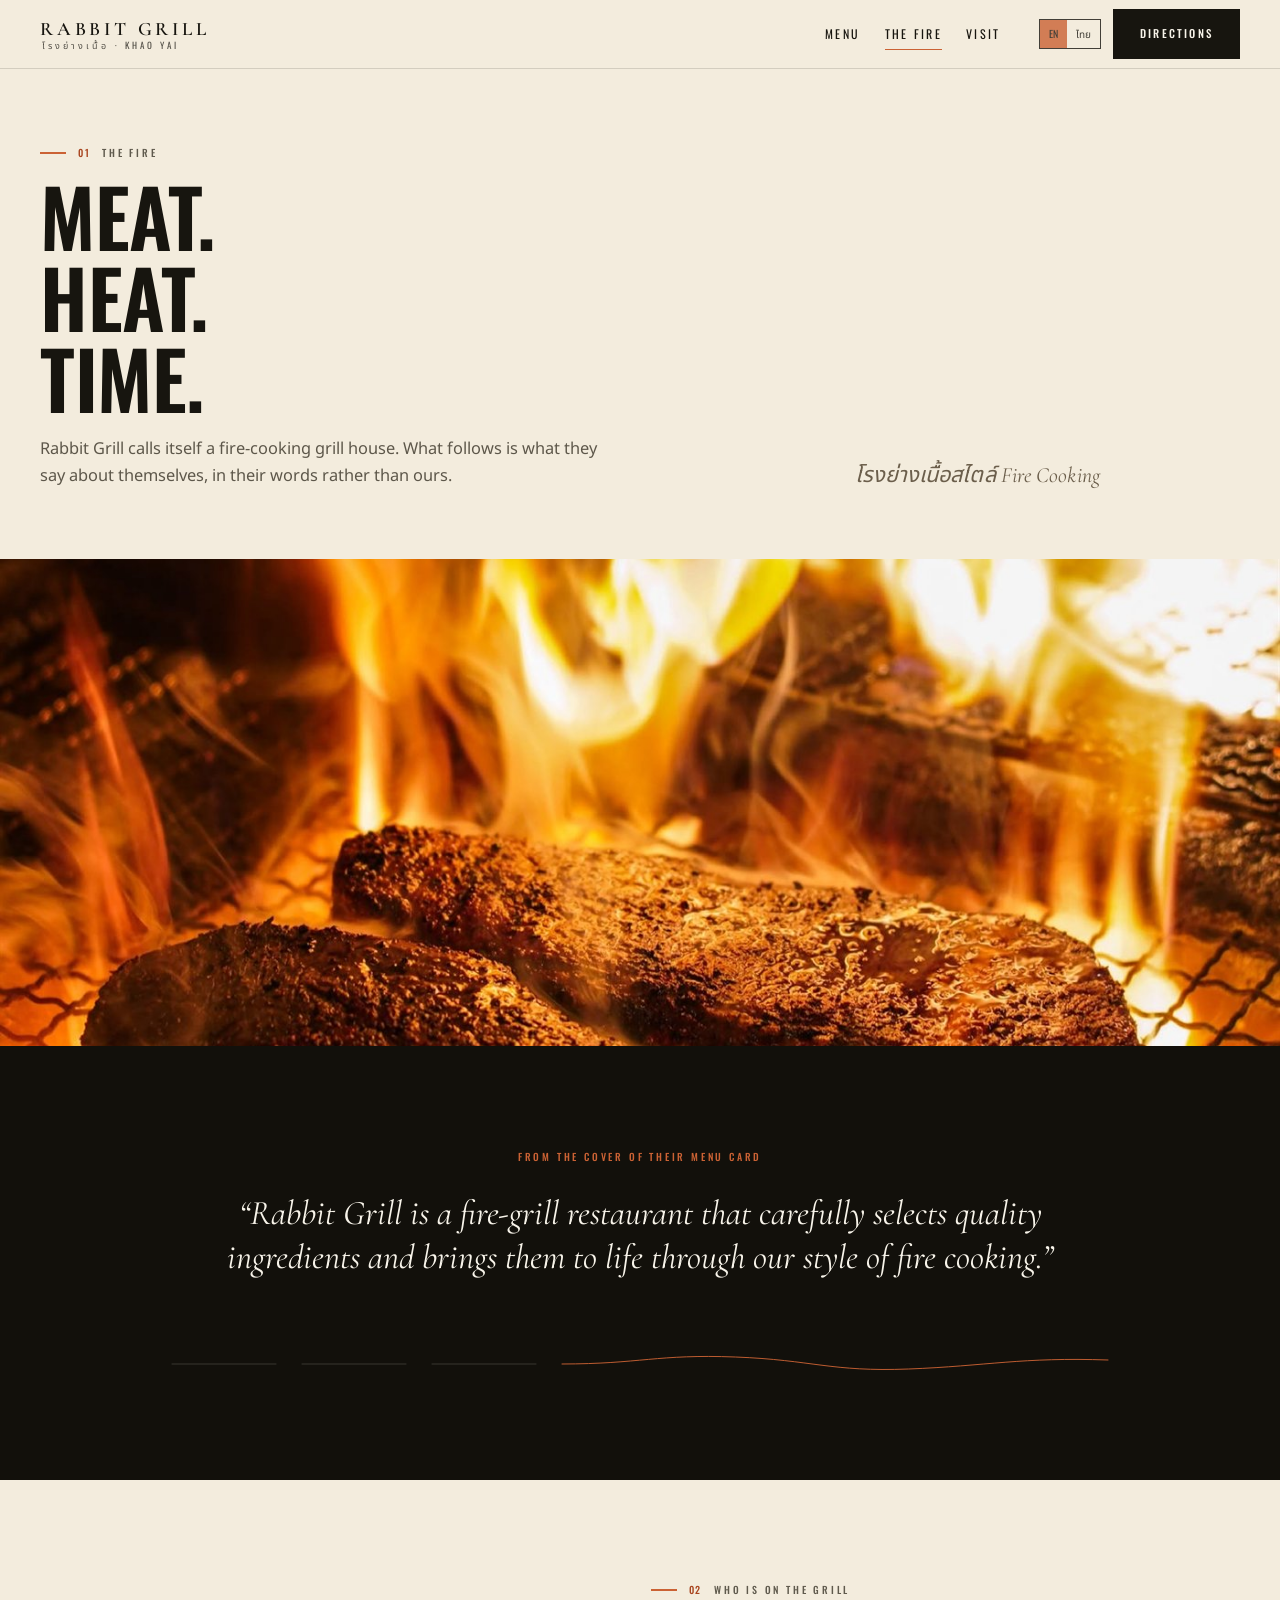
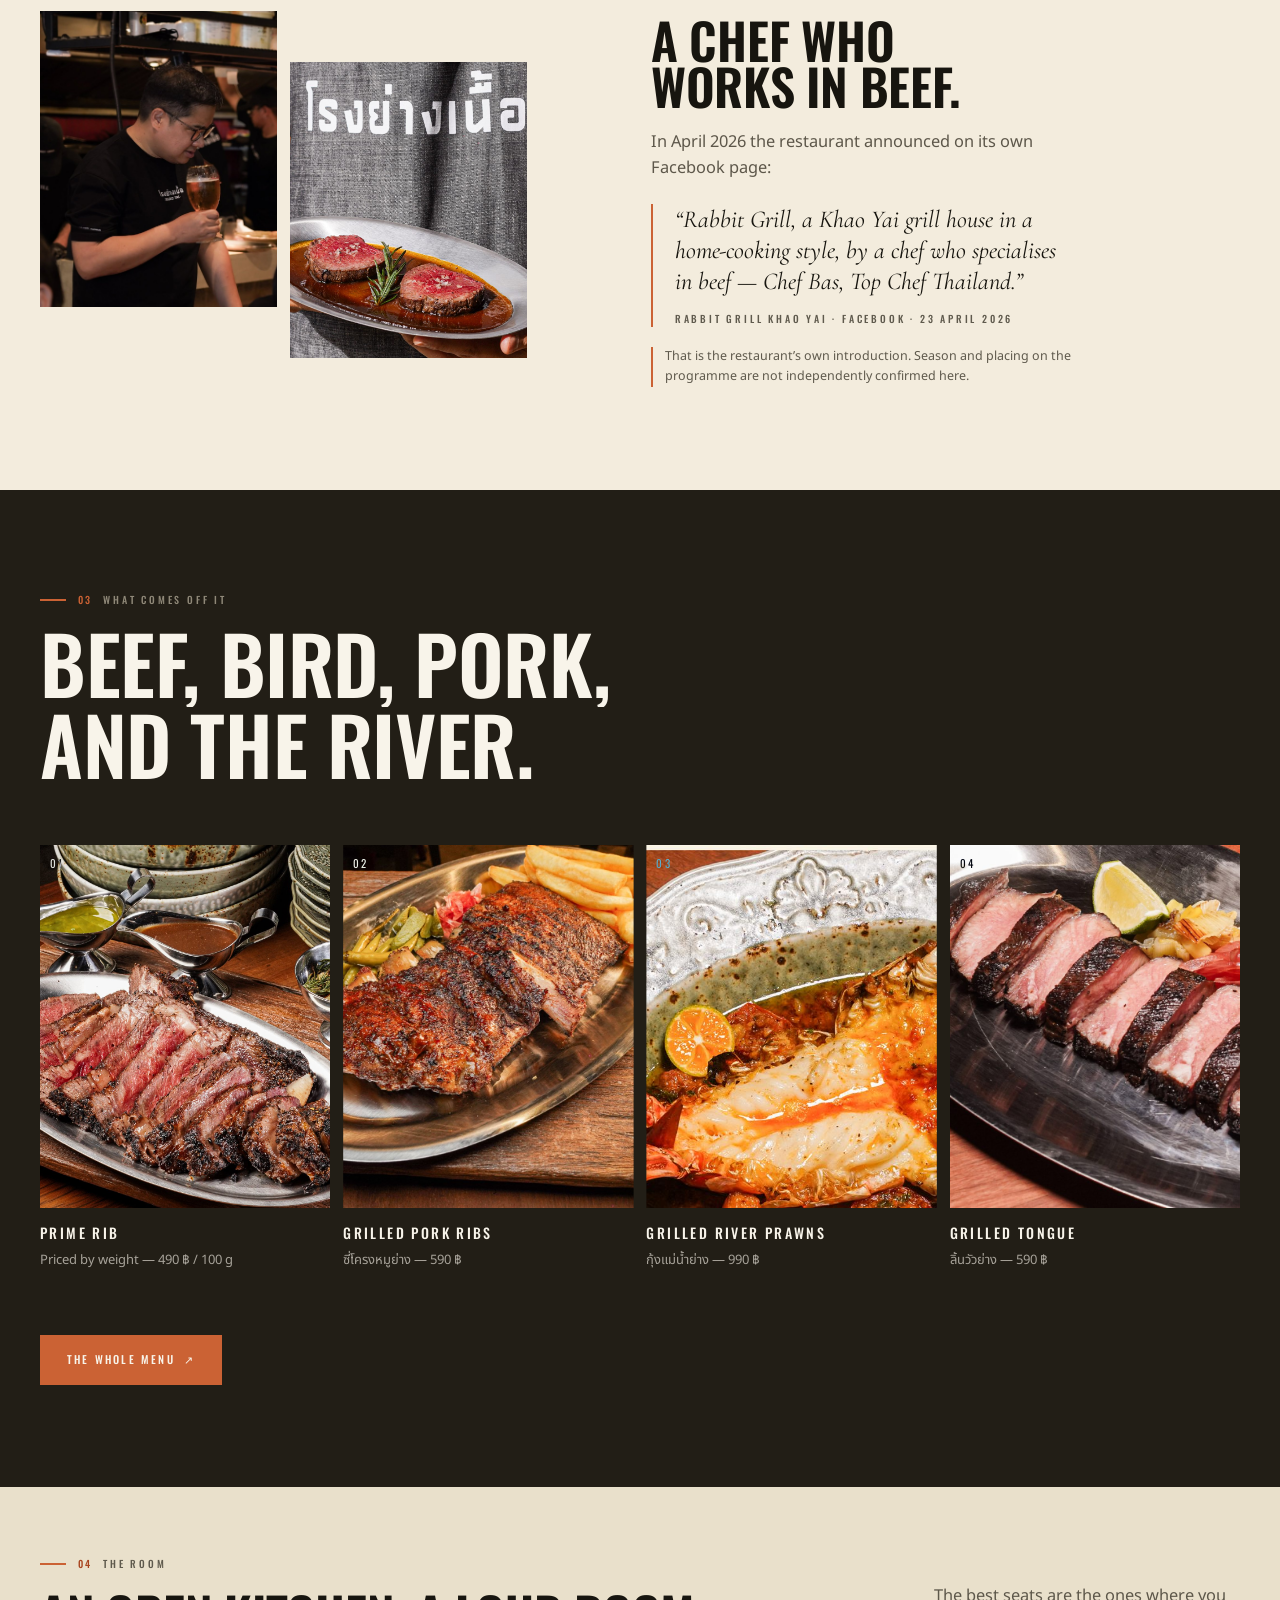
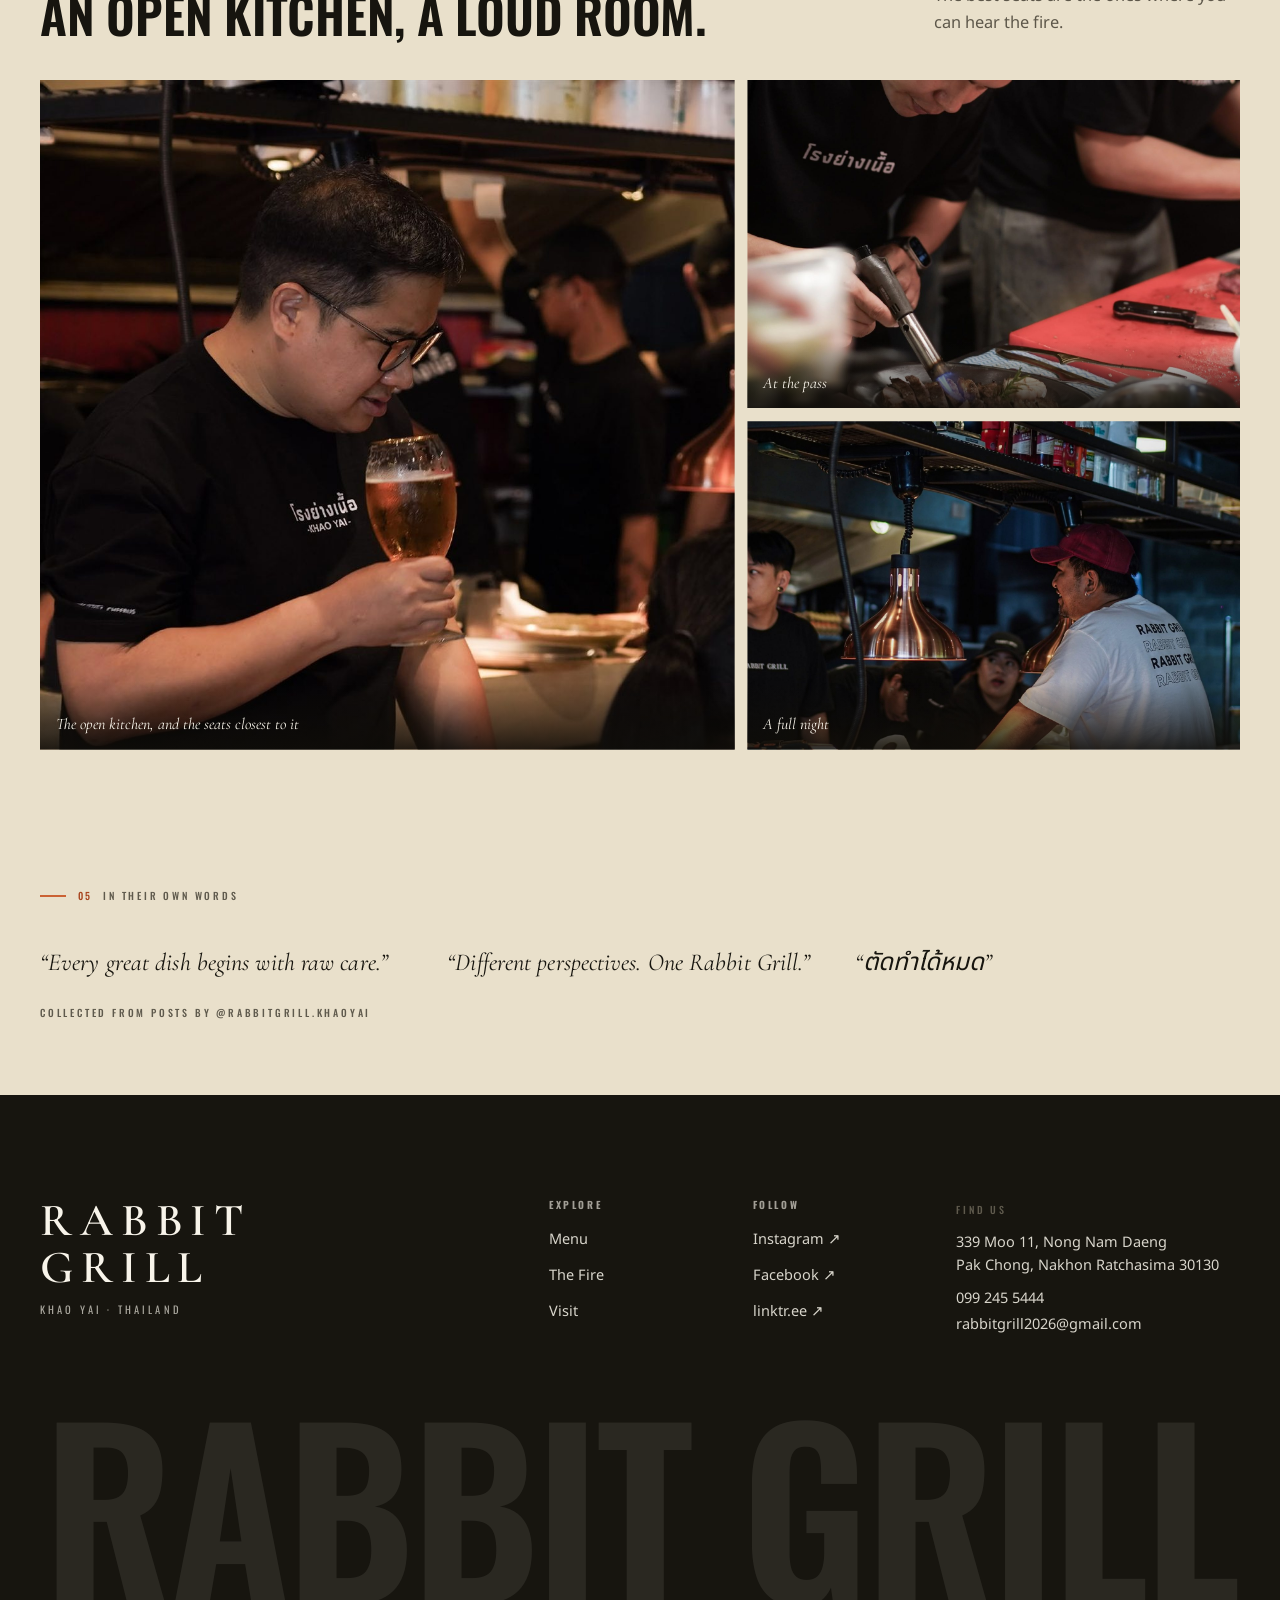
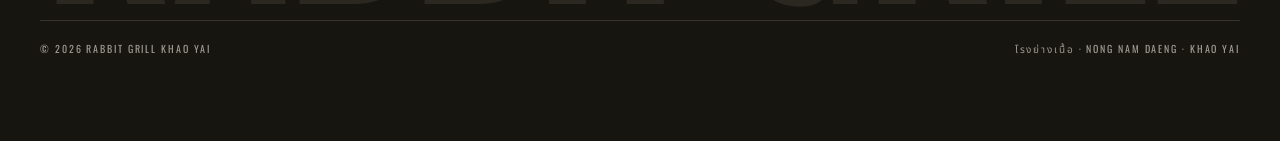
==== fire.html @ f985264d "Rabbit Grill Khao Yai website Static bilingual site for the fire-grill restaurant in Nong Nam Daeng," ====
<!DOCTYPE html>
<html lang="en">
<head>
<meta charset="utf-8">
<meta name="viewport" content="width=device-width, initial-scale=1, viewport-fit=cover">
<title>The Fire — Rabbit Grill Khao Yai | Fire cooking in Nong Nam Daeng</title>
<meta name="description" content="How Rabbit Grill Khao Yai describes itself: a fire-grill house that selects good meat and cooks it carefully over fire, run by a chef the restaurant introduces as a beef specialist.">
<link rel="canonical" href="https://rabbitgrillkhaoyai.com/fire.html">

<meta property="og:type" content="website">
<meta property="og:site_name" content="Rabbit Grill Khao Yai">
<meta property="og:title" content="The Fire — Rabbit Grill Khao Yai">
<meta property="og:description" content="Fire cooking, in their own words.">
<meta property="og:image" content="https://rabbitgrillkhaoyai.com/img/apron-portrait.jpg">
<meta name="twitter:card" content="summary_large_image">
<meta name="theme-color" content="#17150F">

<link rel="icon" href="img/favicon.svg" type="image/svg+xml">
<link rel="preconnect" href="https://fonts.googleapis.com">
<link rel="preconnect" href="https://fonts.gstatic.com" crossorigin>
<link href="https://fonts.googleapis.com/css2?family=Cormorant+Garamond:ital,wght@0,600;1,400;1,600&family=Oswald:wght@400;500;600&family=Noto+Sans+Thai:wght@400;500;700&display=swap" rel="stylesheet">
<link rel="stylesheet" href="css/base.css">
<link rel="stylesheet" href="css/site.css">
</head>

<body class="has-bar" data-nav="solid">
<a class="skip" href="#main" data-th="ข้ามไปยังเนื้อหา">Skip to content</a>

<header class="nav">
  <div class="nav__in">
    <a class="nav__mark" href="index.html" aria-label="Rabbit Grill Khao Yai, home">
      <b>Rabbit Grill</b><i data-th="โรงย่างเนื้อ · เขาใหญ่">โรงย่างเนื้อ · Khao Yai</i>
    </a>
    <nav class="nav__links" aria-label="Main">
      <a href="menu.html" data-th="เมนู">Menu</a>
      <a href="fire.html" aria-current="page" data-th="เตาไฟ">The Fire</a>
      <a href="visit.html" data-th="มาหาเรา">Visit</a>
    </nav>
    <div class="nav__right">
      <div class="lang" role="group" aria-label="Language">
        <button type="button" data-lang-btn="en" aria-pressed="true"><span>EN</span></button>
        <button type="button" data-lang-btn="th" aria-pressed="false"><span>ไทย</span></button>
      </div>
      <a class="btn nav__cta" href="visit.html#directions" data-th="เส้นทาง">Directions</a>
      <button class="burger" type="button" aria-expanded="false" aria-controls="sheet" aria-label="Open menu"><span></span></button>
    </div>
  </div>
</header>

<div class="sheet" id="sheet" aria-hidden="true">
  <div class="sheet__top"><button class="sheet__x" type="button" aria-label="Close menu">&times;</button></div>
  <nav class="sheet__nav" aria-label="Mobile">
    <a href="menu.html"><span data-th="เมนู">Menu</span><em>01</em></a>
    <a href="fire.html"><span data-th="เตาไฟ">The Fire</span><em>02</em></a>
    <a href="visit.html"><span data-th="มาหาเรา">Visit</span><em>03</em></a>
    <a href="visit.html#directions"><span data-th="เส้นทาง">Directions</span><em>↗</em></a>
  </nav>
  <div class="sheet__foot">
    <div class="sheet__soc">
      <a href="https://www.instagram.com/rabbitgrill.khaoyai/" target="_blank" rel="noopener">Instagram ↗</a>
      <a href="https://www.facebook.com/p/Rabbit-Grill-Khao-Yai-61572023661554/" target="_blank" rel="noopener">Facebook ↗</a>
    </div>
    <a class="tlink" href="tel:+66992455444">099 245 5444</a>
  </div>
</div>

<main id="main">

<!-- ============ HEAD ============ -->
<section class="band mhead pad-s">
  <div class="wrap">
    <div class="g12" style="align-items:end">
      <div style="grid-column:1 / span 7">
        <p class="shead__eyebrow"><span class="shead__no">01</span> <span data-th="เตาไฟ">The fire</span></p>
        <h1 class="dsp dsp--l lines" data-reveal style="margin-block:14px 22px" data-th="<span><span>เนื้อ</span></span><span><span>ไฟ</span></span><span><span>เวลา</span></span>">
          <span><span>Meat.</span></span>
          <span><span>Heat.</span></span>
          <span><span>Time.</span></span>
        </h1>
        <p class="lede lede--wide" data-reveal data-th="Rabbit Grill เรียกตัวเองว่า “โรงย่างเนื้อสไตล์ Fire Cooking” ต่อจากนี้คือคำที่ร้านเล่าถึงตัวเอง คำของร้าน ไม่ใช่ของเรา">
          Rabbit Grill calls itself a fire-cooking grill house. What follows is what they say about themselves, in their words rather than ours.
        </p>
      </div>
      <p class="hand" style="grid-column:9 / span 4;font-size:clamp(18px,1.7vw,24px);color:var(--taupe)" data-reveal>
        โรงย่างเนื้อสไตล์ Fire Cooking
      </p>
    </div>
  </div>
</section>

<!-- ============ THE ROOM BAND ============ -->
<figure class="bleed" data-reveal="mask" style="margin:0">
  <div class="media media--live">
    <img src="img/fire-hearth.jpg" width="1400" height="1579" loading="lazy" alt="Cuts of beef laid across the grate with flames climbing through the bars.">
  </div>
</figure>

<!-- ============ THEIR STATEMENT ============ -->
<section class="band pad on-fire" style="--bg:#12100B">
  <div class="wrap wrap-narrow" style="text-align:center">
    <p class="tag tag--accent" data-reveal style="justify-content:center;display:flex" data-th="จากหน้าปกเมนูของร้าน">From the cover of their menu card</p>
    <blockquote data-reveal style="margin-top:26px">
      <p class="serif-quote" data-th="“โรงย่างเนื้อแห่งเขาใหญ่ ที่ยึดความคลาสสิกของการย่างแบบดั้งเดิม คัดเฉพาะเนื้อคุณภาพดี ถูกย่างด้วยไฟอย่างพิถีพิถัน”">
        &ldquo;Rabbit Grill is a fire-grill restaurant that carefully selects quality ingredients and brings them to life through our style of fire cooking.&rdquo;
      </p>
    </blockquote>
    <svg class="heatline" viewBox="0 0 1200 26" preserveAspectRatio="none" aria-hidden="true" style="margin-top:clamp(40px,6vw,72px)">
      <line data-draw x1="60" y1="13" x2="180" y2="13"></line>
      <line data-draw x1="210" y1="13" x2="330" y2="13"></line>
      <line data-draw x1="360" y1="13" x2="480" y2="13"></line>
      <path class="hl-live" data-draw d="M510 13 C 600 13, 620 3, 710 6 C 800 9, 820 21, 910 18 C 1000 15, 1040 6, 1140 9"></path>
    </svg>
  </div>
</section>

<!-- ============ THE CHEF ============ -->
<section class="band pad">
  <div class="wrap">
    <div class="g12" style="align-items:center">
      <div style="grid-column:1 / span 5" data-reveal="mask">
        <div class="duo">
          <figure>
            <div class="media media--live"><img src="img/venue-host.jpg" width="1000" height="1246" loading="lazy" alt="A host in a โรงย่างเนื้อ Khao Yai shirt carrying a beer past the open kitchen."></div>
          </figure>
          <figure>
            <div class="media media--live"><img src="img/apron-portrait.jpg" width="1000" height="1071" loading="lazy" alt="A cook in the โรงย่างเนื้อ apron holding out a steel platter of sliced beef."></div>
          </figure>
        </div>
      </div>
      <div style="grid-column:7 / span 5" data-stagger="110">
        <p class="shead__eyebrow"><span class="shead__no">02</span> <span data-th="คนที่คุมเตา">Who is on the grill</span></p>
        <h2 class="dsp dsp--m" data-reveal style="margin-block:14px 20px" data-th="เชฟสายเนื้อ">A chef who works in beef.</h2>
        <p class="lede" data-reveal data-th="เมษายน 2026 ร้านประกาศบนเพจ Facebook ของตัวเองว่า">
          In April 2026 the restaurant announced on its own Facebook page:
        </p>
        <blockquote data-reveal style="margin-top:22px;border-left:2px solid var(--ember);padding-left:22px">
          <p class="serif-quote" style="font-size:clamp(19px,1.9vw,28px)" data-th="“Rabbit Grill โรงย่างเนื้อเขาใหญ่ สไตล์ Home Cooking โดยเชฟผู้เชี่ยวชาญด้านเนื้อ เชฟบัส Top Chef Thailand”">
            &ldquo;Rabbit Grill, a Khao Yai grill house in a home-cooking style, by a chef who specialises in beef — Chef Bas, Top Chef Thailand.&rdquo;
          </p>
          <cite class="tag" style="display:block;margin-top:14px;font-style:normal" data-th="Rabbit Grill Khao Yai · Facebook · 23 เมษายน 2026">Rabbit Grill Khao Yai · Facebook · 23 April 2026</cite>
        </blockquote>
        <p class="visit__flag" style="margin-top:20px" data-reveal data-th="นี่คือคำแนะนำตัวของร้านเอง ส่วนซีซั่นและอันดับในรายการ เรายังไม่ได้ยืนยันจากแหล่งอื่น">
          That is the restaurant&rsquo;s own introduction. Season and placing on the programme are not independently confirmed here.
        </p>
      </div>
    </div>
  </div>
</section>

<!-- ============ WHAT COMES OFF IT ============ -->
<section class="band pad on-fire proc">
  <div class="wrap">
    <p class="shead__eyebrow"><span class="shead__no">03</span> <span data-th="สิ่งที่ออกมาจากเตา">What comes off it</span></p>
    <h2 class="dsp dsp--l lines" data-reveal style="margin-block:14px clamp(32px,5vw,64px)" data-th="<span><span>เนื้อ ไก่ หมู</span></span><span><span>และของจากแม่น้ำ</span></span>">
      <span><span>Beef, bird, pork,</span></span>
      <span><span>and the river.</span></span>
    </h2>

    <div class="proc__strip" data-stagger="90">
      <figure class="proc__step" data-reveal="mask" style="margin:0">
        <em>01</em>
        <div class="media media--live"><img src="img/primerib-full.jpg" width="1200" height="1285" loading="lazy" alt="Sliced prime rib on a steel platter with jus and chimichurri."></div>
        <h3>Prime Rib</h3>
        <p data-th="คิดราคาตามน้ำหนัก 490 บาท / 100 กรัม">Priced by weight — 490 ฿ / 100 g</p>
      </figure>
      <figure class="proc__step" data-reveal="mask" style="margin:0">
        <em>02</em>
        <div class="media media--live"><img src="img/pork-ribs.jpg" width="900" height="1073" loading="lazy" alt="Grilled pork ribs with fries and pickles on a steel platter."></div>
        <h3>Grilled Pork Ribs</h3>
        <p data-th="ซี่โครงหมูย่าง 590 บาท">ซี่โครงหมูย่าง — 590 ฿</p>
      </figure>
      <figure class="proc__step" data-reveal="mask" style="margin:0">
        <em>03</em>
        <div class="media media--live"><img src="img/river-prawns.jpg" width="1200" height="985" loading="lazy" alt="Grilled river prawns split open with chilli butter and calamansi."></div>
        <h3>Grilled River Prawns</h3>
        <p data-th="กุ้งแม่น้ำย่าง 990 บาท">กุ้งแม่น้ำย่าง — 990 ฿</p>
      </figure>
      <figure class="proc__step" data-reveal="mask" style="margin:0">
        <em>04</em>
        <div class="media media--live"><img src="img/grilled-tongue.jpg" width="1200" height="907" loading="lazy" alt="Sliced grilled beef tongue with pickled onion and wasabi."></div>
        <h3>Grilled Tongue</h3>
        <p data-th="ลิ้นวัวย่าง 590 บาท">ลิ้นวัวย่าง — 590 ฿</p>
      </figure>
    </div>

    <p style="margin-top:clamp(36px,5vw,64px)" data-reveal>
      <a class="btn btn--ember" href="menu.html"><span data-th="ดูเมนูทั้งหมด">The whole menu</span> <span class="arw" aria-hidden="true">↗</span></a>
    </p>
  </div>
</section>

<!-- ============ THE ROOM ============ -->
<section class="band pad-s" style="--bg:var(--paper-2)">
  <div class="wrap">
    <div class="soc__head">
      <div>
        <p class="shead__eyebrow"><span class="shead__no">04</span> <span data-th="ห้องอาหาร">The room</span></p>
        <h2 class="dsp dsp--m" data-reveal style="margin-top:12px" data-th="ครัวเปิด เสียงเต็มร้าน">An open kitchen, a loud room.</h2>
      </div>
      <p class="lede" data-reveal style="max-width:34ch" data-th="โต๊ะที่ดีที่สุดคือโต๊ะที่ได้ยินเสียงไฟ">The best seats are the ones where you can hear the fire.</p>
    </div>
    <div class="mosaic" data-stagger="90">
      <figure class="mosaic__a" data-reveal="mask">
        <div class="media media--live"><img src="img/venue-counter.jpg" width="1600" height="1062" loading="lazy" alt="Guests at the counter with the open kitchen behind them."></div>
        <figcaption data-th="ครัวเปิด กับโต๊ะที่นั่งชิดที่สุด">The open kitchen, and the seats closest to it</figcaption>
      </figure>
      <figure class="mosaic__b" data-reveal="mask">
        <div class="media media--live"><img src="img/venue-chef.jpg" width="1600" height="991" loading="lazy" alt="A cook finishing a dish at the pass."></div>
        <figcaption data-th="ที่หน้าเตา">At the pass</figcaption>
      </figure>
      <figure class="mosaic__c" data-reveal="mask">
        <div class="media media--live"><img src="img/venue-pass.jpg" width="1600" height="1094" loading="lazy" alt="Staff working under copper heat lamps on a busy night."></div>
        <figcaption data-th="คืนที่ร้านแน่น">A full night</figcaption>
      </figure>
    </div>
  </div>
</section>

<!-- ============ THEIR WORDS ============ -->
<section class="band pad-s" style="--bg:var(--paper-2)">
  <div class="wrap">
    <p class="shead__eyebrow"><span class="shead__no">05</span> <span data-th="คำของร้านเอง">In their own words</span></p>
    <div class="g12" style="margin-top:clamp(24px,3.4vw,44px)">
      <blockquote style="grid-column:1 / span 4" data-reveal>
        <p class="hand" style="font-size:clamp(20px,1.9vw,27px)" data-th="“ทุกจานที่ดีเริ่มจากการดูแลตั้งแต่ยังดิบ”">&ldquo;Every great dish begins with raw care.&rdquo;</p>
      </blockquote>
      <blockquote style="grid-column:5 / span 4" data-reveal>
        <p class="hand" style="font-size:clamp(20px,1.9vw,27px)" data-th="“มุมมองต่างกัน แต่ Rabbit Grill เดียวกัน”">&ldquo;Different perspectives. One Rabbit Grill.&rdquo;</p>
      </blockquote>
      <blockquote style="grid-column:9 / span 4" data-reveal>
        <p class="hand" style="font-size:clamp(20px,1.9vw,27px)">&ldquo;ตัดทำได้หมด&rdquo;</p>
      </blockquote>
    </div>
    <p class="tag" style="margin-top:26px" data-reveal data-th="เก็บจากโพสต์ของ @rabbitgrill.khaoyai">Collected from posts by @rabbitgrill.khaoyai</p>
  </div>
</section>

</main>

<footer class="foot">
  <div class="wrap">
    <div class="g12 foot__grid">
      <div class="foot__brand">
        <span class="mark">Rabbit<br>Grill</span>
        <i data-th="เขาใหญ่ · ประเทศไทย">Khao Yai · Thailand</i>
      </div>
      <nav class="foot__col" aria-label="Footer">
        <h4 data-th="ดูเพิ่มเติม">Explore</h4>
        <ul>
          <li><a class="tlink" href="menu.html" data-th="เมนู">Menu</a></li>
          <li><a class="tlink" href="fire.html" data-th="เตาไฟ">The Fire</a></li>
          <li><a class="tlink" href="visit.html" data-th="มาหาเรา">Visit</a></li>
        </ul>
      </nav>
      <div class="foot__col">
        <h4 data-th="ติดตาม">Follow</h4>
        <ul>
          <li><a class="tlink" href="https://www.instagram.com/rabbitgrill.khaoyai/" target="_blank" rel="noopener">Instagram ↗</a></li>
          <li><a class="tlink" href="https://www.facebook.com/p/Rabbit-Grill-Khao-Yai-61572023661554/" target="_blank" rel="noopener">Facebook ↗</a></li>
          <li><a class="tlink" href="https://linktr.ee/rabbitgrill" target="_blank" rel="noopener">linktr.ee ↗</a></li>
        </ul>
      </div>
      <div class="foot__addr">
        <h4 class="tag" style="margin-bottom:14px" data-th="มาหาเรา">Find us</h4>
        <p data-th="339 หมู่ 11 ตำบลหนองน้ำแดง<br>อำเภอปากช่อง จังหวัดนครราชสีมา 30130">339 Moo 11, Nong Nam Daeng<br>Pak Chong, Nakhon Ratchasima 30130</p>
        <p style="margin-top:10px">
          <a class="tlink" href="tel:+66992455444">099 245 5444</a><br>
          <a class="tlink" href="mailto:rabbitgrill2026@gmail.com">rabbitgrill2026@gmail.com</a>
        </p>
      </div>
    </div>
    <p class="foot__wordmark" aria-hidden="true">Rabbit Grill</p>
    <div class="foot__base">
      <span>&copy; <span data-year>2026</span> Rabbit Grill Khao Yai</span>
      <span data-th="โรงย่างเนื้อ · หนองน้ำแดง · เขาใหญ่">โรงย่างเนื้อ · Nong Nam Daeng · Khao Yai</span>
    </div>
  </div>
</footer>

<nav class="bar" aria-label="Quick actions">
  <a href="menu.html">
    <svg viewBox="0 0 24 24" fill="none" stroke="currentColor" stroke-width="1.5" aria-hidden="true"><path d="M4 4h16v16H4z"/><path d="M8 9h8M8 13h5"/></svg>
    <span data-th="เมนู">Menu</span>
  </a>
  <a href="visit.html#directions" data-primary>
    <svg viewBox="0 0 24 24" fill="none" stroke="currentColor" stroke-width="1.5" aria-hidden="true"><path d="M12 21s7-6.2 7-11a7 7 0 1 0-14 0c0 4.8 7 11 7 11z"/><circle cx="12" cy="10" r="2.5"/></svg>
    <span data-th="เส้นทาง">Directions</span>
  </a>
  <a href="tel:+66992455444">
    <svg viewBox="0 0 24 24" fill="none" stroke="currentColor" stroke-width="1.5" aria-hidden="true"><path d="M5 4h4l2 5-2.5 1.5a11 11 0 0 0 5 5L15 13l5 2v4a1 1 0 0 1-1 1A16 16 0 0 1 4 5a1 1 0 0 1 1-1z"/></svg>
    <span data-th="โทร">Call</span>
  </a>
</nav>

<script src="js/shot.js"></script>
<script src="js/app.js" defer></script>
</body>
</html>
---- css/base.css ----
/* ============================================================
   RABBIT GRILL KHAO YAI — foundation
   Palette + type are read off the restaurant own printed menu:
   cream paper, forest-green wordmark, oxblood variant, taupe
   category chips, and full-bleed dark food photography.
   The whole site is built the way that menu is built —
   cream bands interrupted by fire.
   ============================================================ */

/* ---------- tokens ---------- */
:root {
  /* paper side */
  --paper:      #F3ECDD;
  --paper-2:    #E9E0CB;
  --bone:       #F8F4EA;

  /* fire side */
  --ink:        #17150F;
  --ink-2:      #221E16;
  --ink-3:      #2E2921;

  /* brand */
  --forest:     #1E4230;
  --forest-2:   #2C5A40;
  --oxblood:    #6E1621;
  --taupe:      #6B5E4B;
  --ember:      #CB6234;   /* AA against ink both ways */
  --ember-ink:  #A8441E;   /* the same accent, darkened for small text on paper */
  --steel:      #8E8B82;

  /* semantic — paper context (default) */
  --bg:         var(--paper);
  --fg:         var(--ink);
  --fg-soft:    #5D574A;
  --fg-faint:   #5F5A4D;
  --rule:       rgba(23,21,15,.16);
  --rule-soft:  rgba(23,21,15,.09);
  --accent:     var(--forest);

  /* type */
  /* Three faces, three jobs.
       serif — the identity, because their wordmark is a fine serif
       disp  — the voice, because their drinks menu is set in condensed caps
       sans  — everything you actually read, and all Thai

     Noto Sans Thai sits inside the serif and display stacks on purpose. None of
     the Latin faces carry Thai glyphs — measured, and all three render Thai at
     exactly the generic-fallback width — so without it every Thai headline and
     caption drops to an uncontrolled system font instead of the one face we load.

     There used to be a fourth, a script face standing in for the handwritten
     dish names on the printed menu. It was a family too many, and being
     Latin-only it made that inconsistency worse. The italic serif carries that
     register now. */
  --serif: "Cormorant Garamond", "Noto Sans Thai", Georgia, "Times New Roman", serif;
  --disp:  "Oswald", "Noto Sans Thai", "Arial Narrow", Impact, sans-serif;
  --hand:  var(--serif);
  --sans:  "Noto Sans Thai", "Helvetica Neue", Arial, sans-serif;

  /* metrics */
  --gut: clamp(16px, 3.4vw, 40px);
  --maxw: 1560px;
  --nav-h: 68px;

  /* motion — two speeds: heat is fast, smoke is slow */
  --heat: 200ms cubic-bezier(.2,.7,.3,1);
  --heat-2: 320ms cubic-bezier(.2,.7,.3,1);
  --smoke: 820ms cubic-bezier(.16,.84,.28,1);
  --smoke-2: 1250ms cubic-bezier(.16,.84,.28,1);
}

/* dark context — applied to sections, not the whole doc */
.on-fire {
  --bg:        var(--ink);
  --fg:        var(--bone);
  --fg-soft:   #B9B2A2;
  --fg-faint:  #8F8878;
  --rule:      rgba(248,244,234,.18);
  --rule-soft: rgba(248,244,234,.09);
  --accent:    var(--ember);
}

/* ---------- reset ---------- */
*, *::before, *::after { box-sizing: border-box; }
html { -webkit-text-size-adjust: 100%; scroll-behavior: smooth; overflow-x: clip; }
body {
  margin: 0;
  background: var(--paper);
  color: var(--ink);
  font-family: var(--sans);
  font-size: 16px;
  line-height: 1.6;
  font-weight: 400;
  -webkit-font-smoothing: antialiased;
  text-rendering: optimizeLegibility;
  overflow-x: clip;      /* never overflow-x:hidden on body — it hijacks the scroll container */
}
img, video, canvas, svg { display: block; max-width: 100%; }
img, video { height: auto; }
a { color: inherit; text-decoration: none; }
button { font: inherit; color: inherit; background: none; border: 0; cursor: pointer; }
h1,h2,h3,h4,p,figure,blockquote { margin: 0; }
ul, ol { margin: 0; padding: 0; list-style: none; }
:focus-visible {
  outline: 2px solid var(--ember);
  outline-offset: 3px;
  border-radius: 2px;
}
::selection { background: var(--ember); color: var(--bone); }

.sr {
  position: absolute; width: 1px; height: 1px;
  margin: -1px; padding: 0; overflow: hidden;
  clip: rect(0 0 0 0); clip-path: inset(50%); white-space: nowrap;
}
.skip {
  position: fixed; top: 8px; left: 8px; z-index: 999;
  transform: translateY(-160%);
  background: var(--ink); color: var(--bone);
  padding: 12px 18px; font-family: var(--disp);
  letter-spacing: .14em; text-transform: uppercase; font-size: 12px;
  transition: transform var(--heat);
}
.skip:focus { transform: none; }

/* ---------- layout ---------- */
.wrap { width: 100%; max-width: var(--maxw); margin-inline: auto; padding-inline: var(--gut); }
.wrap-narrow { max-width: 1120px; }

.g12 {
  display: grid;
  grid-template-columns: repeat(12, minmax(0, 1fr));
  column-gap: clamp(12px, 1.7vw, 28px);
  row-gap: clamp(24px, 3vw, 48px);
}

section { position: relative; }
.band { background: var(--bg); color: var(--fg); }
.pad   { padding-block: clamp(60px, 8vw, 132px); }
.pad-s { padding-block: clamp(42px, 5.4vw, 84px); }

/* ---------- typography ---------- */

/* the small technical label — kitchen ticket, section numeral */
.tag {
  font-family: var(--disp);
  font-weight: 500;
  font-size: clamp(10px, .78vw, 12px);
  letter-spacing: .28em;
  text-transform: uppercase;
  color: var(--fg-faint);
  display: inline-flex;
  align-items: center;
  gap: .7em;
}
.tag--accent { color: var(--accent); }
.tag i {
  font-style: normal;
  color: var(--accent);
  font-variant-numeric: tabular-nums;
}

/* the big voice — condensed grotesk, the drinks-menu headings made huge */
.dsp {
  font-family: var(--disp);
  font-weight: 600;
  line-height: .93;
  letter-spacing: -.005em;
  text-transform: uppercase;
  text-wrap: balance;
}
.dsp--xl { font-size: clamp(46px, 9.4vw, 158px); }
.dsp--l  { font-size: clamp(36px, 6.2vw, 104px); }
.dsp--m  { font-size: clamp(28px, 3.9vw, 62px); }
.dsp--s  { font-size: clamp(21px, 2.3vw, 34px); }

/* Thai needs its own size + leading or it collapses against the Latin */
:lang(th) .dsp, .dsp:lang(th) { line-height: 1.14; letter-spacing: 0; font-weight: 700; }
.dsp--xl:lang(th) { font-size: clamp(31px, 6.1vw, 96px); }
.dsp--l:lang(th)  { font-size: clamp(26px, 4.3vw, 68px); }
.dsp--m:lang(th)  { font-size: clamp(21px, 2.9vw, 44px); }
.dsp--s:lang(th)  { font-size: clamp(18px, 1.9vw, 27px); }

/* identity serif — their wordmark */
.mark {
  font-family: var(--serif);
  font-weight: 600;
  letter-spacing: .17em;
  text-transform: uppercase;
  line-height: 1;
}

/* the marginalia register off the menu — dish names, captions, asides.
   Italic so it reads as a different voice from the body without a fourth face. */
.hand {
  font-family: var(--hand);
  font-style: italic;
  font-weight: 400;
  letter-spacing: .004em;
  line-height: 1.3;
}

.lede {
  font-size: clamp(16px, 1.28vw, 20px);
  line-height: 1.62;
  color: var(--fg-soft);
  max-width: 46ch;
}
.lede--wide { max-width: 62ch; }
p + p { margin-top: 1.05em; }

.serif-quote {
  font-family: var(--serif);
  font-size: clamp(22px, 2.7vw, 42px);
  line-height: 1.28;
  font-weight: 400;
  font-style: italic;
  text-wrap: balance;
}

.num {
  font-variant-numeric: tabular-nums;
  font-feature-settings: "tnum" 1;
}

/* ---------- the heat line ----------
   Grill bars on the left that break into drift on the right.
   One recurring device, drawn on scroll. */
.heatline { display: block; width: 100%; height: 26px; overflow: visible; }
.heatline path, .heatline line {
  fill: none;
  stroke: var(--rule);
  stroke-width: 1;
  stroke-linecap: round;
}
.heatline .hl-live { stroke: var(--accent); }
.heatline [data-draw] {
  stroke-dasharray: var(--len, 200);
  stroke-dashoffset: var(--len, 200);
  transition: stroke-dashoffset var(--smoke-2) var(--d, 0ms);
}
/* the observer marks the <svg> itself, so match both that and an ancestor */
.heatline.is-in [data-draw],
.is-in .heatline [data-draw] { stroke-dashoffset: 0; }

/* ---------- rules ---------- */
.rule { height: 1px; background: var(--rule); border: 0; margin: 0; }

/* ---------- buttons ---------- */
.btn {
  --btn-fg: var(--bone);
  --btn-bg: var(--ink);
  position: relative;
  display: inline-flex;
  align-items: center;
  gap: .85em;
  padding: 15px 26px;
  font-family: var(--disp);
  font-weight: 500;
  font-size: clamp(11px, .82vw, 13px);
  letter-spacing: .2em;
  text-transform: uppercase;
  color: var(--btn-fg);
  background: var(--btn-bg);
  border: 1px solid var(--btn-bg);
  overflow: hidden;
  isolation: isolate;
  transition: color var(--heat), border-color var(--heat);
}
/* ember fill sweeps up from the coals */
.btn::before {
  content: "";
  position: absolute; inset: 0;
  background: var(--ember);
  transform: translateY(101%);
  transition: transform var(--heat-2);
  z-index: -1;
}
.btn:hover::before, .btn:focus-visible::before { transform: translateY(0); }
.btn:hover, .btn:focus-visible { border-color: var(--ember); }
.btn .arw { transition: transform var(--heat-2); }
.btn:hover .arw { transform: translate(3px, -3px); }

.btn--ghost {
  --btn-fg: var(--fg);
  --btn-bg: transparent;
  border-color: var(--rule);
}
.btn--ghost:hover, .btn--ghost:focus-visible { color: var(--bone); }

.btn--ember { --btn-bg: var(--ember); border-color: var(--ember); }
.btn--ember::before { background: var(--ink); }
.btn--ember:hover, .btn--ember:focus-visible { border-color: var(--ink); }

.btn--lg { padding: 19px 34px; font-size: clamp(12px, .92vw, 14px); }

/* text link with a drawn underline */
.tlink {
  position: relative;
  display: inline-flex;
  align-items: baseline;
  gap: .5em;
  padding-bottom: 2px;
}
.tlink::after {
  content: "";
  position: absolute; left: 0; right: 0; bottom: 0;
  height: 1px; background: currentColor;
  transform: scaleX(0); transform-origin: right;
  transition: transform var(--heat-2);
}
.tlink:hover::after, .tlink:focus-visible::after { transform: scaleX(1); transform-origin: left; }

/* ---------- reveals ---------- */
[data-reveal] {
  opacity: 0;
  transform: translateY(22px);
  transition: opacity var(--smoke) var(--d, 0ms), transform var(--smoke) var(--d, 0ms);
}
[data-reveal].is-in { opacity: 1; transform: none; }

[data-reveal="mask"] { opacity: 1; transform: none; clip-path: inset(0 0 100% 0); transition: clip-path var(--smoke-2) var(--d, 0ms); }
[data-reveal="mask"].is-in { clip-path: inset(0 0 0 0); }

/* line-by-line headline reveal */
/* the inner span carries padding so tall caps are not clipped by the mask;
   the outer pulls that padding back so the lines still stack tight */
.lines > span { display: block; overflow: hidden; margin-block: -.09em; }
.lines > span > span {
  display: block;
  padding-block: .09em;
  transform: translateY(112%);
  transition: transform var(--smoke-2) var(--d, 0ms);
}
.lines.is-in > span > span { transform: none; }

/* ---------- media ---------- */
.media { position: relative; overflow: hidden; background: var(--ink-2); }
.media img { width: 100%; height: 100%; object-fit: cover; }
.media--tall  { aspect-ratio: 3 / 4; }
.media--port  { aspect-ratio: 4 / 5; }
.media--sq    { aspect-ratio: 1 / 1; }
.media--land  { aspect-ratio: 3 / 2; }
.media--wide  { aspect-ratio: 16 / 9; }
.media--cine  { aspect-ratio: 21 / 9; }

/* smoke-slow crop drift on hover */
.media--live img { transition: transform 1.1s cubic-bezier(.16,.84,.28,1); }
a:hover .media--live img,
.media--live:hover img { transform: scale(1.028); }

figcaption {
  margin-top: 12px;
  font-family: var(--disp);
  font-size: 11px;
  letter-spacing: .2em;
  text-transform: uppercase;
  color: var(--fg-faint);
}

/* ---------- cursor (desktop, pointer only) ---------- */
.cur {
  position: fixed;
  top: 0; left: 0;
  z-index: 900;
  pointer-events: none;
  display: grid;
  place-items: center;
  width: 10px; height: 10px;
  border-radius: 50%;
  background: var(--ember);
  mix-blend-mode: normal;
  opacity: 0;
  transition: width var(--heat-2), height var(--heat-2), opacity var(--heat), background var(--heat);
}
.cur span {
  font-family: var(--disp);
  font-size: 10px;
  letter-spacing: .18em;
  text-transform: uppercase;
  color: var(--ink);
  opacity: 0;
  transition: opacity var(--heat);
  white-space: nowrap;
}
.cur.on { opacity: 1; }
.cur.lbl { width: 72px; height: 72px; }
.cur.lbl span { opacity: 1; }
@media (hover: none), (pointer: coarse) { .cur { display: none !important; } }

/* ---------- reduced motion ---------- */
@media (prefers-reduced-motion: reduce) {
  html { scroll-behavior: auto; }
  *, *::before, *::after {
    animation-duration: .001ms !important;
    animation-iteration-count: 1 !important;
    transition-duration: .001ms !important;
  }
  [data-reveal] { opacity: 1 !important; transform: none !important; clip-path: none !important; }
  .lines > span > span { transform: none !important; }
  .heatline [data-draw] { stroke-dashoffset: 0 !important; }
  .cur { display: none !important; }
}

/* ---------- QA settle mode: freeze everything, reveal everything ---------- */
html[data-shot] *, html[data-shot] *::before, html[data-shot] *::after {
  transition: none !important;
  animation: none !important;
}
html[data-shot] [data-reveal] { opacity: 1 !important; transform: none !important; clip-path: none !important; }
html[data-shot] .lines > span > span { transform: none !important; }
html[data-shot] .heatline [data-draw] { stroke-dashoffset: 0 !important; }
html[data-shot] .cur { display: none !important; }

/* full-page capture: freeze every vh-based height to a nominal desktop
   viewport, or one section swallows the whole page */
html.shot-full .hero { min-height: 900px !important; }
html.shot-full .sheet { display: none !important; }
---- css/site.css ----
/* ============================================================
   RABBIT GRILL — chrome, sections, signature
   ============================================================ */

/* =========================================================
   NOTICE BAR (renders only when data/site.json announcement.active)
   ========================================================= */
.notice {
  background: var(--forest);
  color: var(--bone);
  font-family: var(--disp);
  font-size: 12px;
  letter-spacing: .16em;
  text-transform: uppercase;
  text-align: center;
  padding: 10px var(--gut);
}

/* =========================================================
   NAVIGATION
   ========================================================= */
.nav {
  position: fixed;
  top: 0; left: 0; right: 0;
  z-index: 500;
  height: var(--nav-h);
  display: flex;
  align-items: center;
  color: var(--bone);
  transition: background var(--heat-2), color var(--heat-2), box-shadow var(--heat-2), height var(--heat-2);
}
.nav::before {
  content: "";
  position: absolute; inset: 0;
  background: linear-gradient(to bottom, rgba(23,21,15,.62), rgba(23,21,15,0));
  opacity: 1;
  transition: opacity var(--heat-2);
  pointer-events: none;
}
.nav__in {
  position: relative;
  width: 100%; max-width: var(--maxw);
  margin-inline: auto; padding-inline: var(--gut);
  display: flex; align-items: center; gap: clamp(16px, 3vw, 52px);
}

/* solid state */
.nav.is-solid,
body[data-nav="solid"] .nav {
  background: var(--paper);
  color: var(--ink);
  box-shadow: 0 1px 0 rgba(23,21,15,.14);
}
.nav.is-solid::before,
body[data-nav="solid"] .nav::before { opacity: 0; }

.nav__mark { display: flex; flex-direction: column; line-height: 1; flex: none; }
.nav__mark b { font-family: var(--serif); font-weight: 600; font-size: 19px; letter-spacing: .2em; text-transform: uppercase; }
.nav__mark i {
  font-style: normal; font-family: var(--disp); font-weight: 400;
  font-size: 9px; letter-spacing: .34em; text-transform: uppercase;
  opacity: .72; margin-top: 3px; padding-left: 2px;
}

.nav__links { display: flex; align-items: center; gap: clamp(14px, 1.9vw, 34px); margin-left: auto; }
.nav__links a {
  position: relative;
  font-family: var(--disp);
  font-weight: 400;
  font-size: 12px;
  letter-spacing: .19em;
  text-transform: uppercase;
  padding-block: 6px;
}
.nav__links a::after {
  content: "";
  position: absolute; left: 0; right: 0; bottom: 0; height: 1px;
  background: currentColor;
  transform: scaleX(0); transform-origin: right;
  transition: transform var(--heat-2);
}
.nav__links a:hover::after, .nav__links a:focus-visible::after { transform: scaleX(1); transform-origin: left; }
.nav__links a[aria-current="page"]::after { transform: scaleX(1); background: var(--ember); }

.nav__right { display: flex; align-items: center; gap: 12px; flex: none; }

.lang {
  display: inline-flex;
  border: 1px solid currentColor;
  opacity: .8;
  font-family: var(--disp);
  font-size: 10px;
  letter-spacing: .14em;
  text-transform: uppercase;
}
.lang button { padding: 6px 9px; transition: background var(--heat), color var(--heat); }
/* ember fill, not currentColor — currentColor inverts with the nav and
   made the active label invisible against its own background */
.lang button[aria-pressed="true"] { background: var(--ember); }
.lang button[aria-pressed="true"] span { color: #17150F; }

.nav__cta { display: none; }
@media (min-width: 900px) { .nav__cta { display: inline-flex; } }

/* burger */
.burger {
  width: 40px; height: 40px;
  display: grid; place-items: center;
  margin-right: -8px;
}
.burger span { display: block; width: 22px; height: 1px; background: currentColor; position: relative; transition: background var(--heat); }
.burger span::before, .burger span::after {
  content: ""; position: absolute; left: 0; width: 22px; height: 1px; background: currentColor;
  transition: transform var(--heat-2);
}
.burger span::before { top: -6px; }
.burger span::after  { top: 6px; }
@media (min-width: 900px) { .burger { display: none; } }
@media (max-width: 899px) { .nav__links { display: none; } }

/* full-screen mobile menu */
.sheet {
  position: fixed; inset: 0; z-index: 600;
  background: var(--ink); color: var(--bone);
  display: grid; grid-template-rows: var(--nav-h) 1fr auto;
  clip-path: inset(0 0 100% 0);
  transition: clip-path var(--smoke);
  visibility: hidden;
}
.sheet.is-open { clip-path: inset(0 0 0 0); visibility: visible; }
.sheet__top { display: flex; align-items: center; justify-content: flex-end; padding-inline: var(--gut); }
.sheet__x { width: 40px; height: 40px; display: grid; place-items: center; margin-right: -8px; font-size: 26px; line-height: 1; }
.sheet__nav { padding: 8px var(--gut) 0; display: flex; flex-direction: column; justify-content: center; gap: 2px; }
.sheet__nav a {
  font-family: var(--disp); font-weight: 500;
  font-size: clamp(30px, 9vw, 52px);
  letter-spacing: -.01em; text-transform: uppercase;
  line-height: 1.14;
  padding-block: 7px;
  border-bottom: 1px solid rgba(248,244,234,.12);
  display: flex; align-items: baseline; justify-content: space-between; gap: 16px;
}
.sheet__nav a em { font-style: normal; font-family: var(--disp); font-size: 11px; letter-spacing: .2em; color: var(--ember); }
.sheet__foot { padding: 20px var(--gut) calc(24px + env(safe-area-inset-bottom)); display: grid; gap: 14px; }
.sheet__soc { display: flex; gap: 20px; }
.sheet__soc a { font-family: var(--disp); font-size: 12px; letter-spacing: .18em; text-transform: uppercase; }

/* =========================================================
   HERO
   ========================================================= */
.hero {
  position: relative;
  min-height: 100svh;
  display: grid;
  align-items: end;
  background: var(--ink);
  color: var(--bone);
  overflow: hidden;
}
.hero__media { position: absolute; inset: 0; }
.hero__media img { width: 100%; height: 100%; object-fit: cover; object-position: 63% 52%; }
/* dark column on the left for the type, plate stays lit on the right */
.hero__media::after {
  content: "";
  position: absolute; inset: 0;
  background:
    linear-gradient(to right, rgba(15,13,9,.80) 0%, rgba(15,13,9,.46) 34%, rgba(15,13,9,.06) 62%, rgba(15,13,9,0) 100%),
    linear-gradient(to top, rgba(15,13,9,.86) 0%, rgba(15,13,9,.24) 38%, rgba(15,13,9,0) 66%, rgba(15,13,9,.44) 100%);
}
/* the grill-bar mask that opens the page */
.hero__bars { position: absolute; inset: 0; display: flex; z-index: 3; pointer-events: none; }
.hero__bars i {
  flex: 1 1 0;
  background: var(--ink);
  transform-origin: top;
  transform: scaleY(1);
  transition: transform 900ms cubic-bezier(.7,0,.2,1) var(--d, 0ms);
}
.is-lit .hero__bars i { transform: scaleY(0); }

.hero__in {
  position: relative; z-index: 4;
  width: 100%; max-width: var(--maxw);
  margin-inline: auto;
  padding: 0 var(--gut) clamp(34px, 6vw, 76px);
}
.hero__tag { margin-bottom: clamp(14px, 2vw, 22px); color: rgba(248,244,234,.82); }
.hero__tag i { color: var(--ember); }
.hero h1 { max-width: 15ch; margin-bottom: clamp(18px, 2.6vw, 30px); }
.hero h1 .fire { color: var(--ember); }
.hero__row {
  display: flex; flex-wrap: wrap; align-items: flex-end;
  gap: clamp(20px, 3vw, 56px);
  border-top: 1px solid rgba(248,244,234,.2);
  padding-top: clamp(18px, 2.4vw, 26px);
}
.hero__lede { color: rgba(248,244,234,.84); max-width: 40ch; flex: 1 1 320px; }
.hero__acts { display: flex; flex-wrap: wrap; gap: 10px; }

.hero__meta {
  position: absolute; z-index: 4;
  right: var(--gut); top: calc(var(--nav-h) + clamp(18px, 4vw, 46px));
  text-align: right;
  display: none;
}
@media (min-width: 1000px) { .hero__meta { display: block; } }
.hero__meta dl { display: grid; gap: 15px; }
.hero__meta dt { font-family: var(--disp); font-size: 9.5px; letter-spacing: .28em; text-transform: uppercase; color: rgba(248,244,234,.66); }
.hero__meta dd { margin: 2px 0 0; font-family: var(--disp); font-size: 14px; letter-spacing: .1em; text-transform: uppercase; color: rgba(248,244,234,.94); }

.scrollcue {
  position: absolute; z-index: 4; right: var(--gut); left: auto; bottom: 0;
  writing-mode: vertical-rl;
  font-family: var(--disp); font-size: 10px; letter-spacing: .3em; text-transform: uppercase;
  color: rgba(248,244,234,.55);
  padding-bottom: 88px;
  display: none;
}
@media (min-width: 1200px) { .scrollcue { display: block; } }
.scrollcue::after {
  content: ""; position: absolute; left: 50%; bottom: 0; width: 1px; height: 72px;
  background: linear-gradient(to bottom, rgba(248,244,234,.5), transparent);
  animation: cue 2.4s ease-in-out infinite;
}
@keyframes cue { 0%,100% { transform: scaleY(.35); transform-origin: top; } 50% { transform: scaleY(1); transform-origin: top; } }

/* =========================================================
   IDEA — the statement band
   ========================================================= */
.idea__grid { align-items: start; }
.idea__l  { grid-column: 1 / span 7; }
.idea__r  { grid-column: 8 / span 5; }
.idea h2 { margin-block: 14px 22px; }
.idea__th {
  font-family: var(--hand);
  font-size: clamp(17px, 1.5vw, 22px);
  color: var(--taupe);
  margin-bottom: 6px;
}
.idea__quote { border-left: 2px solid var(--ember); padding-left: 20px; }
.idea__quote cite { display: block; margin-top: 12px; font-style: normal; font-family: var(--disp); font-size: 10.5px; letter-spacing: .2em; text-transform: uppercase; color: var(--fg-faint); }

/* =========================================================
   SIGNATURE — THE CARVING BOARD
   Prime rib is sold at 490 THB / 100 g. Drag the knife.
   ========================================================= */
.carve { background: var(--ink); color: var(--bone); overflow: hidden; }
.carve__head { display: flex; flex-wrap: wrap; align-items: flex-end; gap: 24px 48px; margin-bottom: clamp(26px, 4vw, 52px); }
.carve__head h2 { flex: 1 1 min(100%, 520px); }
.carve__head .lede { flex: 1 1 min(100%, 380px); }
.carve h2 .hand { display: block; font-family: var(--hand); text-transform: none; letter-spacing: 0; color: var(--ember); font-size: .40em; margin-top: .18em; line-height: 1.2; }

.board {
  position: relative;
  border: 1px solid rgba(248,244,234,.16);
  background: #0F0D09;
  touch-action: pan-y;
  cursor: ew-resize;
  user-select: none;
  -webkit-user-select: none;
}
.board canvas { width: 100%; height: auto; display: block; }

/* the knife rail */
.board__hint {
  position: absolute; left: 50%; top: 50%;
  transform: translate(-50%,-50%);
  font-family: var(--disp); font-size: 11px; letter-spacing: .26em; text-transform: uppercase;
  color: rgba(248,244,234,.92);
  background: rgba(15,13,9,.60);
  border: 1px solid rgba(248,244,234,.3);
  padding: 11px 20px;
  pointer-events: none;
  transition: opacity var(--heat-2);
  backdrop-filter: blur(3px);
  white-space: nowrap;
}
.board.is-used .board__hint { opacity: 0; }

/* readout */
.readout {
  display: grid;
  grid-template-columns: repeat(3, 1fr);
  border: 1px solid rgba(248,244,234,.16);
  border-top: 0;
}
.readout div { padding: clamp(14px, 2vw, 24px); border-right: 1px solid rgba(248,244,234,.16); }
.readout div:last-child { border-right: 0; }
.readout dt { font-family: var(--disp); font-size: 9.5px; letter-spacing: .26em; text-transform: uppercase; color: rgba(248,244,234,.66); }
.readout dd {
  margin: 6px 0 0;
  font-family: var(--disp); font-weight: 600;
  font-size: clamp(28px, 4.6vw, 62px);
  line-height: .95;
  letter-spacing: -.01em;
  font-variant-numeric: tabular-nums;
}
.readout dd small { font-size: .34em; font-weight: 400; letter-spacing: .12em; opacity: .58; margin-left: .3em; }
.readout .is-price dd { color: var(--ember); }

.carve__controls { display: flex; flex-wrap: wrap; align-items: center; gap: 10px; margin-top: 18px; }
.stepper { display: inline-flex; border: 1px solid rgba(248,244,234,.24); }
.stepper button {
  width: 46px; height: 44px;
  font-family: var(--disp); font-size: 18px; line-height: 1;
  transition: background var(--heat), color var(--heat);
}
.stepper button:hover { background: var(--ember); color: var(--ink); }
.stepper button:first-child { border-right: 1px solid rgba(248,244,234,.24); }
.carve__note { font-size: 13px; color: rgba(248,244,234,.55); margin-left: auto; max-width: 40ch; }

/* =========================================================
   EDITORIAL DISH MODULES — no cards, changing rhythm
   ========================================================= */
.dish { align-items: center; }
.dish + .dish { margin-top: clamp(56px, 8vw, 132px); }
.dish__media { grid-column: 1 / span 7; }
.dish__body  { grid-column: 9 / span 4; }
.dish--flip .dish__media { grid-column: 6 / span 7; grid-row: 1; }
.dish--flip .dish__body  { grid-column: 1 / span 4; grid-row: 1; }

.dish__no { font-family: var(--disp); font-size: 11px; letter-spacing: .28em; color: var(--ember-ink); }
.dish__name { font-family: var(--hand); font-size: clamp(26px, 3vw, 44px); line-height: 1.16; margin: 10px 0 2px; }
.dish__th { font-size: 14px; color: var(--fg-faint); }
.dish__price {
  margin-top: 16px; padding-top: 14px; border-top: 1px solid var(--rule);
  font-family: var(--disp); font-weight: 500; font-size: clamp(19px, 1.9vw, 26px);
  letter-spacing: .04em; font-variant-numeric: tabular-nums;
}
.dish__price small { font-size: .52em; letter-spacing: .14em; color: var(--fg-faint); margin-left: .5em; text-transform: uppercase; }
.dish__desc { margin-top: 14px; font-size: 14.5px; color: var(--fg-soft); max-width: 34ch; }

/* =========================================================
   PROCESS — meat, heat, time
   ========================================================= */
.proc { background: var(--ink-2); color: var(--bone); }
.proc__strip { display: grid; grid-template-columns: repeat(4, 1fr); gap: clamp(8px, 1vw, 18px); margin-top: clamp(28px, 4vw, 56px); }
.proc__step { position: relative; }
.proc__step .media { aspect-ratio: 4 / 5; }
.proc__step h3 { margin-top: 14px; font-family: var(--disp); font-weight: 500; font-size: clamp(13px, 1.1vw, 17px); letter-spacing: .17em; text-transform: uppercase; }
.proc__step p { margin-top: 6px; font-size: 13px; color: rgba(248,244,234,.62); }
.proc__step em { position: absolute; top: 10px; left: 10px; z-index: 2; font-style: normal; font-family: var(--disp); font-size: 11px; letter-spacing: .2em; color: var(--bone); mix-blend-mode: difference; }

/* =========================================================
   PLACE / KHAO YAI
   ========================================================= */
.place { position: relative; color: var(--bone); background: var(--ink); }
.place__media { position: absolute; inset: 0; }
.place__media img { width: 100%; height: 100%; object-fit: cover; }
.place__media::after { content: ""; position: absolute; inset: 0; background: linear-gradient(to right, rgba(15,13,9,.88), rgba(15,13,9,.35) 70%); }
.place__in { position: relative; z-index: 2; }
.place h2 { max-width: 12ch; }

/* =========================================================
   PETS — honest, unverified module
   ========================================================= */
.pets__grid { align-items: center; }
.pets__body { grid-column: 1 / span 5; }
.pets__media { grid-column: 7 / span 6; }
.pets h2 { margin-block: 14px 20px; }
.pets__ask {
  margin-top: 26px; padding: 22px 24px;
  border: 1px solid var(--rule);
  background: rgba(30,66,48,.05);
  display: grid; gap: 14px;
}
.pets__ask p { font-size: 14.5px; color: var(--fg-soft); }
.pets__acts { display: flex; flex-wrap: wrap; gap: 10px; }

/* =========================================================
   SOCIAL
   ========================================================= */
.soc__head { display: flex; flex-wrap: wrap; align-items: flex-end; justify-content: space-between; gap: 20px; margin-bottom: clamp(24px, 3.4vw, 44px); }
.soc__grid { display: grid; grid-template-columns: repeat(4, 1fr); gap: clamp(8px, 1vw, 16px); }
.soc__grid a { position: relative; display: block; }
.soc__grid .media { aspect-ratio: 4 / 5; }
.soc__grid a::after {
  content: "↗";
  position: absolute; right: 10px; bottom: 10px;
  width: 30px; height: 30px; display: grid; place-items: center;
  background: var(--paper); color: var(--ink);
  font-size: 13px;
  opacity: 0; transform: translateY(6px);
  transition: opacity var(--heat-2), transform var(--heat-2);
}
.soc__grid a:hover::after, .soc__grid a:focus-visible::after { opacity: 1; transform: none; }

/* =========================================================
   VISIT
   ========================================================= */
.visit__grid { row-gap: clamp(30px, 4vw, 54px); }
.visit__col { grid-column: span 4; }
.visit__col h3 { font-family: var(--disp); font-weight: 500; font-size: 12px; letter-spacing: .26em; text-transform: uppercase; color: var(--fg-faint); margin-bottom: 14px; }
.visit__col p, .visit__col a.big { font-size: clamp(17px, 1.5vw, 22px); line-height: 1.44; }
.visit__col a.big { display: inline-block; }
.visit__flag {
  margin-top: 10px;
  font-size: 12.5px; color: var(--fg-faint);
  border-left: 2px solid var(--ember); padding-left: 12px;
}
.visit__map { grid-column: 1 / -1; }
.mapframe { width: 100%; aspect-ratio: 21 / 9; border: 1px solid var(--rule); background: var(--paper-2); }
@media (max-width: 700px) { .mapframe { aspect-ratio: 4 / 3; } }

/* =========================================================
   MENU PAGE
   ========================================================= */
.mhead { padding-top: calc(var(--nav-h) + clamp(34px, 6vw, 84px)); }
.mhead h1 { max-width: 14ch; }

.mnav {
  position: sticky; top: var(--nav-h);
  z-index: 300;
  background: var(--paper);
  border-block: 1px solid var(--rule);
  margin-top: clamp(30px, 5vw, 60px);
}
.mnav__in { display: flex; gap: 4px; overflow-x: auto; scrollbar-width: none; -ms-overflow-style: none; }
.mnav__in::-webkit-scrollbar { display: none; }
.mnav a {
  position: relative;
  flex: none;
  padding: 15px 14px;
  font-family: var(--disp); font-size: 11.5px; letter-spacing: .19em; text-transform: uppercase;
  color: var(--fg-faint);
  white-space: nowrap;
  transition: color var(--heat);
}
.mnav a::after {
  content: ""; position: absolute; left: 10px; right: 10px; bottom: 0; height: 2px;
  background: var(--ember); transform: scaleX(0); transition: transform var(--heat-2);
}
.mnav a:hover, .mnav a.is-active { color: var(--fg); }
.mnav a.is-active::after { transform: scaleX(1); }

.mcat { scroll-margin-top: calc(var(--nav-h) + 52px); }
.mcat + .mcat { margin-top: clamp(48px, 7vw, 96px); }
.mcat__head { display: flex; flex-wrap: wrap; align-items: baseline; gap: 12px 22px; padding-bottom: 16px; border-bottom: 1px solid var(--fg); }
.mcat__head h2 { font-family: var(--disp); font-weight: 600; font-size: clamp(24px, 3.2vw, 46px); letter-spacing: -.005em; text-transform: uppercase; line-height: 1; }
.mcat__head .th { font-family: var(--hand); font-size: clamp(15px, 1.4vw, 21px); color: var(--taupe); }
.mcat__head .kick { font-family: var(--disp); font-size: 11px; letter-spacing: .26em; color: var(--ember-ink); margin-right: auto; }
.mcat__note { margin-top: 12px; font-size: 13.5px; color: var(--fg-faint); max-width: 54ch; }

.mlist { margin-top: 8px; }
.mrow {
  display: grid;
  grid-template-columns: 1fr auto;
  gap: 6px 20px;
  align-items: baseline;
  padding: 15px 0;
  border-bottom: 1px solid var(--rule-soft);
}
.mrow__n { font-size: clamp(15.5px, 1.25vw, 18.5px); font-weight: 500; line-height: 1.34; }
.mrow__n .star { color: var(--ember-ink); font-size: .8em; margin-left: .45em; }
.mrow__th { grid-column: 1; font-size: 13px; color: var(--fg-faint); line-height: 1.45; }
.mrow__p {
  grid-row: 1; grid-column: 2;
  font-family: var(--disp); font-weight: 500;
  font-size: clamp(15.5px, 1.3vw, 19px);
  letter-spacing: .04em; font-variant-numeric: tabular-nums;
  white-space: nowrap;
}
.mrow__u { grid-row: 2; grid-column: 2; font-family: var(--disp); font-size: 10.5px; letter-spacing: .16em; text-transform: uppercase; color: var(--fg-faint); text-align: right; white-space: nowrap; }

/* two-column priced rows (matcha hot/iced, beer 250/500) */
.mrow--two { grid-template-columns: 1fr 72px 72px; }
.mrow--two .mrow__a, .mrow--two .mrow__b {
  grid-row: 1;
  font-family: var(--disp); font-weight: 500; font-size: clamp(15px, 1.2vw, 18px);
  text-align: right; font-variant-numeric: tabular-nums;
}
.mrow--two .mrow__a { grid-column: 2; }
.mrow--two .mrow__b { grid-column: 3; }
.mrow--two .mrow__th { grid-column: 1 / -1; }
.mcols { display: grid; grid-template-columns: 1fr 72px 72px; gap: 20px; padding-bottom: 8px; }
.mcols span { grid-row: 1; font-family: var(--disp); font-size: 10px; letter-spacing: .22em; text-transform: uppercase; color: var(--fg-faint); text-align: right; }
.mcols span:nth-child(1) { grid-column: 2; }
.mcols span:nth-child(2) { grid-column: 3; }

.mpromo {
  display: inline-block; margin-top: 8px;
  font-family: var(--disp); font-size: 10.5px; letter-spacing: .18em; text-transform: uppercase;
  color: var(--oxblood); border: 1px solid var(--oxblood); padding: 5px 11px;
}
.mfoot { margin-top: 14px; font-family: var(--hand); font-size: 16px; color: var(--taupe); }

.mseason .mcat__head { border-bottom-color: var(--oxblood); }
.mseason .mcat__head .kick { color: var(--oxblood); }
.mbadge {
  display: inline-block; background: var(--oxblood); color: var(--bone);
  font-family: var(--disp); font-size: 10.5px; letter-spacing: .18em; text-transform: uppercase;
  padding: 5px 11px;
}

/* the gallery of plates that runs beside the menu */
.mplates { display: grid; grid-template-columns: repeat(3, 1fr); gap: clamp(8px, 1vw, 16px); margin-top: clamp(26px, 3.4vw, 44px); }
.mplates figure { margin: 0; }
.mplates .media { aspect-ratio: 4 / 5; }
.mplates figcaption { font-family: var(--hand); font-size: 15px; letter-spacing: 0; text-transform: none; color: var(--taupe); }

/* =========================================================
   FOOTER
   ========================================================= */
.foot { background: var(--ink); color: var(--bone); padding-top: clamp(56px, 8vw, 104px); overflow: hidden; }
.foot__grid { row-gap: clamp(30px, 4vw, 48px); }
.foot__brand { grid-column: span 5; }
.foot__brand .mark { display: block; font-size: clamp(30px, 3.6vw, 54px); line-height: 1.02; }
.foot__brand i { display: block; margin-top: 10px; font-style: normal; font-family: var(--disp); font-size: 10.5px; letter-spacing: .3em; text-transform: uppercase; color: rgba(248,244,234,.66); }
.foot__col { grid-column: span 2; }
.foot__col h4 { font-family: var(--disp); font-size: 10px; letter-spacing: .26em; text-transform: uppercase; color: rgba(248,244,234,.62); margin-bottom: 14px; }
.foot__col li + li { margin-top: 9px; }
.foot__col a, .foot__col p { font-size: 14.5px; color: rgba(248,244,234,.86); }
.foot__addr { grid-column: span 3; }
.foot__addr p { font-size: 14.5px; color: rgba(248,244,234,.86); line-height: 1.6; }

.foot__wordmark {
  margin-top: clamp(40px, 6vw, 80px);
  font-family: var(--disp); font-weight: 600;
  font-size: clamp(58px, 17.5vw, 290px);
  line-height: .78;
  letter-spacing: -.02em;
  text-transform: uppercase;
  color: rgba(248,244,234,.085);
  text-align: center;
  user-select: none;
  pointer-events: none;
}
.foot__base {
  border-top: 1px solid rgba(248,244,234,.14);
  margin-top: clamp(18px, 2.6vw, 30px);
  padding-block: 20px calc(24px + env(safe-area-inset-bottom));
  display: flex; flex-wrap: wrap; gap: 8px 26px; justify-content: space-between;
  font-family: var(--disp); font-size: 10px; letter-spacing: .19em; text-transform: uppercase;
  color: rgba(248,244,234,.6);
}
body.has-bar .foot__base { padding-bottom: calc(84px + env(safe-area-inset-bottom)); }

/* =========================================================
   MOBILE ACTION BAR
   ========================================================= */
.bar {
  position: fixed; left: 0; right: 0; bottom: 0; z-index: 480;
  display: grid; grid-template-columns: repeat(3, 1fr);
  background: var(--ink);
  border-top: 1px solid rgba(248,244,234,.16);
  padding-bottom: env(safe-area-inset-bottom);
  transform: translateY(102%);
  transition: transform var(--heat-2);
}
.bar.is-up { transform: none; }
.bar a {
  display: grid; place-items: center; gap: 4px;
  padding: 11px 6px 12px;
  color: var(--bone);
  font-family: var(--disp); font-size: 10px; letter-spacing: .16em; text-transform: uppercase;
  border-right: 1px solid rgba(248,244,234,.14);
  min-height: 56px;
}
.bar a:last-child { border-right: 0; }
.bar a[data-primary] { background: var(--ember); color: var(--ink); }
.bar svg { width: 17px; height: 17px; }
@media (min-width: 900px) { .bar { display: none; } }

/* =========================================================
   RESPONSIVE — deliberate decisions, not a squeeze
   ========================================================= */
@media (max-width: 1100px) {
  .idea__l { grid-column: 1 / span 8; }
  .idea__r { grid-column: 1 / span 8; }
  .dish__media, .dish--flip .dish__media { grid-column: 1 / span 8; grid-row: auto; }
  .dish__body,  .dish--flip .dish__body  { grid-column: 1 / span 6; grid-row: auto; }
  .pets__body { grid-column: 1 / span 6; }
  .pets__media { grid-column: 1 / span 8; }
  .foot__brand { grid-column: span 12; }
  .foot__col { grid-column: span 4; }
  .foot__addr { grid-column: span 12; }
  .soc__grid { grid-template-columns: repeat(2, 1fr); }
  .proc__strip { grid-template-columns: repeat(2, 1fr); }
}

@media (max-width: 860px) {
  .place__media::after { background: linear-gradient(to top, rgba(15,13,9,.92), rgba(15,13,9,.34)); }
  .visit__col { grid-column: span 6; }
  .mplates { grid-template-columns: repeat(2, 1fr); }
  .readout { grid-template-columns: 1fr; }
  .readout div { border-right: 0; border-bottom: 1px solid rgba(248,244,234,.16); display: flex; align-items: baseline; justify-content: space-between; gap: 16px; }
  .readout div:last-child { border-bottom: 0; }
  .readout dd { margin-top: 0; font-size: clamp(26px, 8vw, 40px); }
  .carve__note { margin-left: 0; }
}

@media (max-width: 640px) {
  /* every explicit column/row span must reset or spans collapse and overlap */
  .g12 > * { grid-column: 1 / -1 !important; grid-row: auto !important; }
  .visit__col { grid-column: 1 / -1 !important; }
  .mplates { grid-template-columns: repeat(2, 1fr); }
  .dish__desc, .lede { max-width: none; }
  .hero { min-height: 92svh; }
  /* near-square source in a tall frame: cover scales by height, so only X
     matters here. 42% keeps the platter in frame instead of the apron. */
  .hero__media img { object-position: 42% 50%; }
  .hero__acts .btn--lg { padding: 15px 20px; font-size: 11px; letter-spacing: .16em; }
  .hero__row { gap: 16px; }
  .mrow { grid-template-columns: 1fr auto; }
  .mrow--two { grid-template-columns: 1fr 58px 58px; }
  .mcols { grid-template-columns: 1fr 58px 58px; }
}

@media (max-width: 420px) {
  .soc__grid { grid-template-columns: repeat(2, 1fr); }
  .proc__strip { grid-template-columns: repeat(2, 1fr); }
}

/* ghost buttons sitting on the hero photograph need a light edge —
   --rule resolves to the dark paper value there and vanished */
.hero .btn--ghost { border-color: rgba(248,244,234,.5); color: var(--bone); }
.hero .btn--ghost:hover, .hero .btn--ghost:focus-visible { border-color: var(--ember); color: var(--ink); }

/* =========================================================
   THE LOOKABLE MENU
   Desktop: a plate that rises beside the cursor.
   Mobile:  the row in the middle of the screen takes the light.
   ========================================================= */

/* --- the row itself --- */
.mrow[data-img] { cursor: pointer; }
.mrow[data-img] { transition: background var(--heat-2), padding var(--heat-2); }
.mrow[data-img]::before {
  content: "";
  position: absolute; left: -14px; top: 6px; bottom: 6px;
  width: 2px; background: var(--ember);
  transform: scaleY(0); transform-origin: top;
  transition: transform var(--heat-2);
}
.mrow { position: relative; }
.mrow[data-img].is-lit::before,
.mrow[data-img].is-spot::before { transform: scaleY(1); }
.mrow[data-img].is-lit .mrow__n,
.mrow[data-img].is-spot .mrow__n { color: var(--ember-ink); }
.mrow[data-img].is-lit,
.mrow[data-img].is-spot { background: rgba(203,98,52,.05); }

/* --- desktop: the hover plate --- */
.dishpop {
  position: fixed; top: 0; left: 0; z-index: 460;
  width: clamp(230px, 21vw, 330px);
  margin: 0;
  pointer-events: none;
  opacity: 0;
  transition: opacity 240ms cubic-bezier(.2,.7,.3,1);
  will-change: transform;
}
.dishpop.is-on { opacity: 1; }
.dishpop__frame {
  display: block;
  overflow: hidden;
  background: var(--ink-2);
  border: 1px solid rgba(23,21,15,.2);
  box-shadow: 0 26px 60px -20px rgba(15,13,9,.6), 0 6px 18px -8px rgba(15,13,9,.4);
  aspect-ratio: 4 / 3;
  clip-path: inset(0 0 100% 0);
  transition: clip-path 380ms cubic-bezier(.16,.84,.28,1);
}
.dishpop.is-on .dishpop__frame { clip-path: inset(0 0 0 0); }
.dishpop img { width: 100%; height: 100%; object-fit: cover; transform: scale(1.06); transition: transform 620ms cubic-bezier(.16,.84,.28,1); }
.dishpop.is-on img { transform: none; }
.dishpop figcaption {
  margin-top: 8px;
  font-family: var(--hand);
  font-size: 16px; letter-spacing: 0; text-transform: none;
  color: var(--ink);
  background: var(--paper);
  display: inline-block;
  padding: 2px 8px;
  box-shadow: 0 2px 10px -4px rgba(15,13,9,.5);
}

/* --- mobile: the spotlight --- */
.mrow__shot {
  grid-column: 1 / -1;
  display: block;
  overflow: hidden;
  height: 0;
  opacity: 0;
  transition: height 420ms cubic-bezier(.16,.84,.28,1), opacity 300ms ease, margin-top 420ms cubic-bezier(.16,.84,.28,1);
}
.mrow__shot.is-open {
  height: clamp(150px, 44vw, 240px);
  opacity: 1;
  margin-top: 12px;
}
.mrow__shot img {
  width: 100%; height: 100%; object-fit: cover;
  border: 1px solid var(--rule-soft);
}
.mrow.is-spot { padding-bottom: 18px; }

@media (hover: hover) and (pointer: fine) and (min-width: 861px) {
  .mrow__shot { display: none; }
}
@media (max-width: 860px), (hover: none), (pointer: coarse) {
  .dishpop { display: none !important; }
}

/* the menu needs breathing room on the left for the ember tick */
.mlist { padding-left: 14px; margin-left: -14px; }

@media (prefers-reduced-motion: reduce) {
  .dishpop, .dishpop__frame, .dishpop img, .mrow__shot { transition: none !important; }
}
html[data-shot] .mrow__shot.is-open { height: clamp(150px, 44vw, 240px); opacity: 1; }

/* =========================================================
   THE ROOM — a mosaic of the place itself.
   Explicit grid-row on every child, and a full reset at each
   breakpoint: sparse auto-placement drops spanned items onto
   new rows and they silently overlap.
   ========================================================= */
.mosaic {
  display: grid;
  grid-template-columns: repeat(12, minmax(0, 1fr));
  gap: clamp(8px, 1vw, 16px);
}
.mosaic figure { margin: 0; position: relative; }
.mosaic .media { width: 100%; height: 100%; }
.mosaic img { width: 100%; height: 100%; object-fit: cover; }

.mosaic__a { grid-column: 1 / span 7;  grid-row: 1 / span 2; }
.mosaic__b { grid-column: 8 / span 5;  grid-row: 1; }
.mosaic__c { grid-column: 8 / span 5;  grid-row: 2; }
.mosaic__a .media { aspect-ratio: 4 / 3.4; }
.mosaic__b .media, .mosaic__c .media { aspect-ratio: 3 / 2; }

.mosaic figcaption {
  position: absolute; left: 0; right: 0; bottom: 0;
  padding: 30px 16px 12px;
  background: linear-gradient(to top, rgba(15,13,9,.86), rgba(15,13,9,0));
  color: var(--bone);
  font-family: var(--hand);
  font-size: clamp(14px, 1.15vw, 17px);
  letter-spacing: 0; text-transform: none;
  margin: 0;
}

/* a full-bleed band that runs edge to edge under the mosaic */
.bleed { width: 100vw; margin-left: calc(50% - 50vw); }
.bleed img { width: 100%; height: 100%; object-fit: cover; display: block; }
.bleed .media { aspect-ratio: 21 / 8; }
@media (max-width: 860px) { .bleed .media { aspect-ratio: 3 / 2; } }

@media (max-width: 900px) {
  .mosaic__a, .mosaic__b, .mosaic__c { grid-column: 1 / -1; grid-row: auto; }
  .mosaic__a .media { aspect-ratio: 4 / 3; }
}

/* =========================================================
   A quiet pair of pictures beside a column of text
   ========================================================= */
.duo { display: grid; grid-template-columns: 1fr 1fr; gap: clamp(8px, 1vw, 14px); }
.duo figure { margin: 0; }
.duo .media { aspect-ratio: 4 / 5; }
.duo figure:nth-child(2) .media { aspect-ratio: 4 / 5; margin-top: clamp(20px, 4vw, 52px); }
@media (max-width: 640px) { .duo figure:nth-child(2) .media { margin-top: 0; } }

/* =========================================================
   PLACE band now carries a real photograph of the building
   ========================================================= */
.place__media img { object-position: 62% 60%; }
@media (max-width: 860px) { .place__media img { object-position: 68% 55%; } }

/* the social wall grows to six */
.soc__grid--six { grid-template-columns: repeat(3, 1fr); }
@media (max-width: 900px) { .soc__grid--six { grid-template-columns: repeat(2, 1fr); } }

/* =========================================================
   The Google rating. Shown as an attributed, linked fact —
   deliberately NOT emitted as aggregateRating in the JSON-LD,
   because a business marking up its own third-party score is
   exactly what search engines penalise.
   ========================================================= */
.score { display: inline-flex; align-items: baseline; gap: 10px; flex-wrap: wrap; }
.score b {
  font-family: var(--disp); font-weight: 600;
  font-size: clamp(30px, 3.4vw, 46px); line-height: 1;
  letter-spacing: -.01em; font-variant-numeric: tabular-nums;
}
.score i {
  font-style: normal; font-family: var(--disp);
  font-size: 11px; letter-spacing: .2em; text-transform: uppercase;
  color: var(--fg-faint);
}
.score__stars { color: var(--ember-ink); letter-spacing: .08em; font-size: 15px; }
.on-fire .score__stars { color: var(--ember); }

/* =========================================================
   The marginalia register, now carried by the italic serif
   instead of a fourth (script) family. Cormorant has a much
   smaller x-height than the script face it replaced, so the
   sizes step up to hold the same optical weight.
   ========================================================= */
.dish__name,
.mcat__head .th,
.mfoot,
.mplates figcaption,
.mosaic figcaption,
.dishpop figcaption,
.carve h2 .hand { font-style: italic; }

.dish__name        { font-size: clamp(29px, 3.4vw, 52px); line-height: 1.1; letter-spacing: -.005em;
                     font-weight: 600; }  /* an h3 inherits 700, which we do not load — that is a synthetic bold */
.mcat__head .th    { font-size: clamp(16px, 1.5vw, 23px); }
.mfoot             { font-size: 18px; }
.mplates figcaption{ font-size: 17px; }
.mosaic figcaption { font-size: clamp(15px, 1.25vw, 19px); }
.dishpop figcaption{ font-size: 18px; }
.carve h2 .hand    { font-size: .46em; }
.idea__th          { font-size: clamp(18px, 1.6vw, 24px); }

/* =========================================================
   SECTION HEADER — one pattern, every section, every page.

   Each section used to invent its own arrangement (bare tag +
   h2 in one place, a two-column .soc__head in another), which
   is what made the chapters read as unrelated. This is now the
   only way a section may introduce itself.

   The number is set apart by an ember rule and its own colour
   so it cannot be mistaken for the numbering of anything inside
   the section. The featured dishes lost their 01-04 entirely —
   four picks are not a sequence, so the numerals were encoding
   nothing and colliding with these.
   ========================================================= */
.shead { margin-bottom: clamp(26px, 3.6vw, 52px); }

.shead__eyebrow {
  display: flex; align-items: center; gap: 12px;
  font-family: var(--disp); font-weight: 500;
  font-size: clamp(10px, .78vw, 12px);
  letter-spacing: .28em; text-transform: uppercase;
  color: var(--fg-faint);
  margin-bottom: clamp(12px, 1.5vw, 18px);
}
.shead__eyebrow::before {
  content: ""; flex: none;
  width: 26px; height: 2px; background: var(--ember);
}
.shead__no {
  color: var(--ember-ink);
  font-variant-numeric: tabular-nums;
  letter-spacing: .16em;
}
.on-fire .shead__no { color: var(--ember); }
.shead__lede { margin-top: clamp(13px, 1.6vw, 20px); }

/* headline left, supporting line right — used where the section has one */
.shead--split { display: grid; grid-template-columns: minmax(0, 1.1fr) minmax(0, .9fr); gap: clamp(18px, 3vw, 56px); align-items: end; }
.shead--split .shead__eyebrow { grid-column: 1 / -1; }
.shead--split .shead__lede { margin-top: 0; padding-bottom: .35em; }
@media (max-width: 880px) {
  .shead--split { grid-template-columns: 1fr; }
  .shead--split .shead__lede { padding-bottom: 0; margin-top: 14px; }
}

/* =========================================================
   WAYFINDING — three doors, straight after the hero.
   A first-time visitor should not have to scroll to work out
   what is here or where to go.
   ========================================================= */
.ways { display: grid; grid-template-columns: repeat(3, minmax(0, 1fr)); gap: clamp(10px, 1.3vw, 20px); }
.way {
  position: relative; display: block; overflow: hidden;
  background: var(--ink); color: var(--bone);
}
.way .media { aspect-ratio: 4 / 5; }
.way img { width: 100%; height: 100%; object-fit: cover; transition: transform 900ms cubic-bezier(.16,.84,.28,1); }
.way:hover img, .way:focus-visible img { transform: scale(1.045); }
.way__body {
  position: absolute; left: 0; right: 0; bottom: 0;
  padding: clamp(16px, 2vw, 26px);
  background: linear-gradient(to top, rgba(15,13,9,.92) 30%, rgba(15,13,9,.35) 70%, rgba(15,13,9,0));
}
.way__t {
  font-family: var(--disp); font-weight: 600;
  font-size: clamp(21px, 2.3vw, 32px);
  letter-spacing: -.005em; text-transform: uppercase; line-height: 1;
  display: flex; align-items: baseline; justify-content: space-between; gap: 10px;
}
.way__t .arw { font-size: .6em; transition: transform var(--heat-2); }
.way:hover .way__t .arw { transform: translate(3px, -3px); }
.way__d { margin-top: 8px; font-size: clamp(13px, 1vw, 15.5px); line-height: 1.45; color: rgba(248,244,234,.84); }
:lang(th) .way__t { line-height: 1.2; font-weight: 700; }

@media (max-width: 760px) {
  .ways { grid-template-columns: 1fr; }
  .way .media { aspect-ratio: 16 / 9; }
}
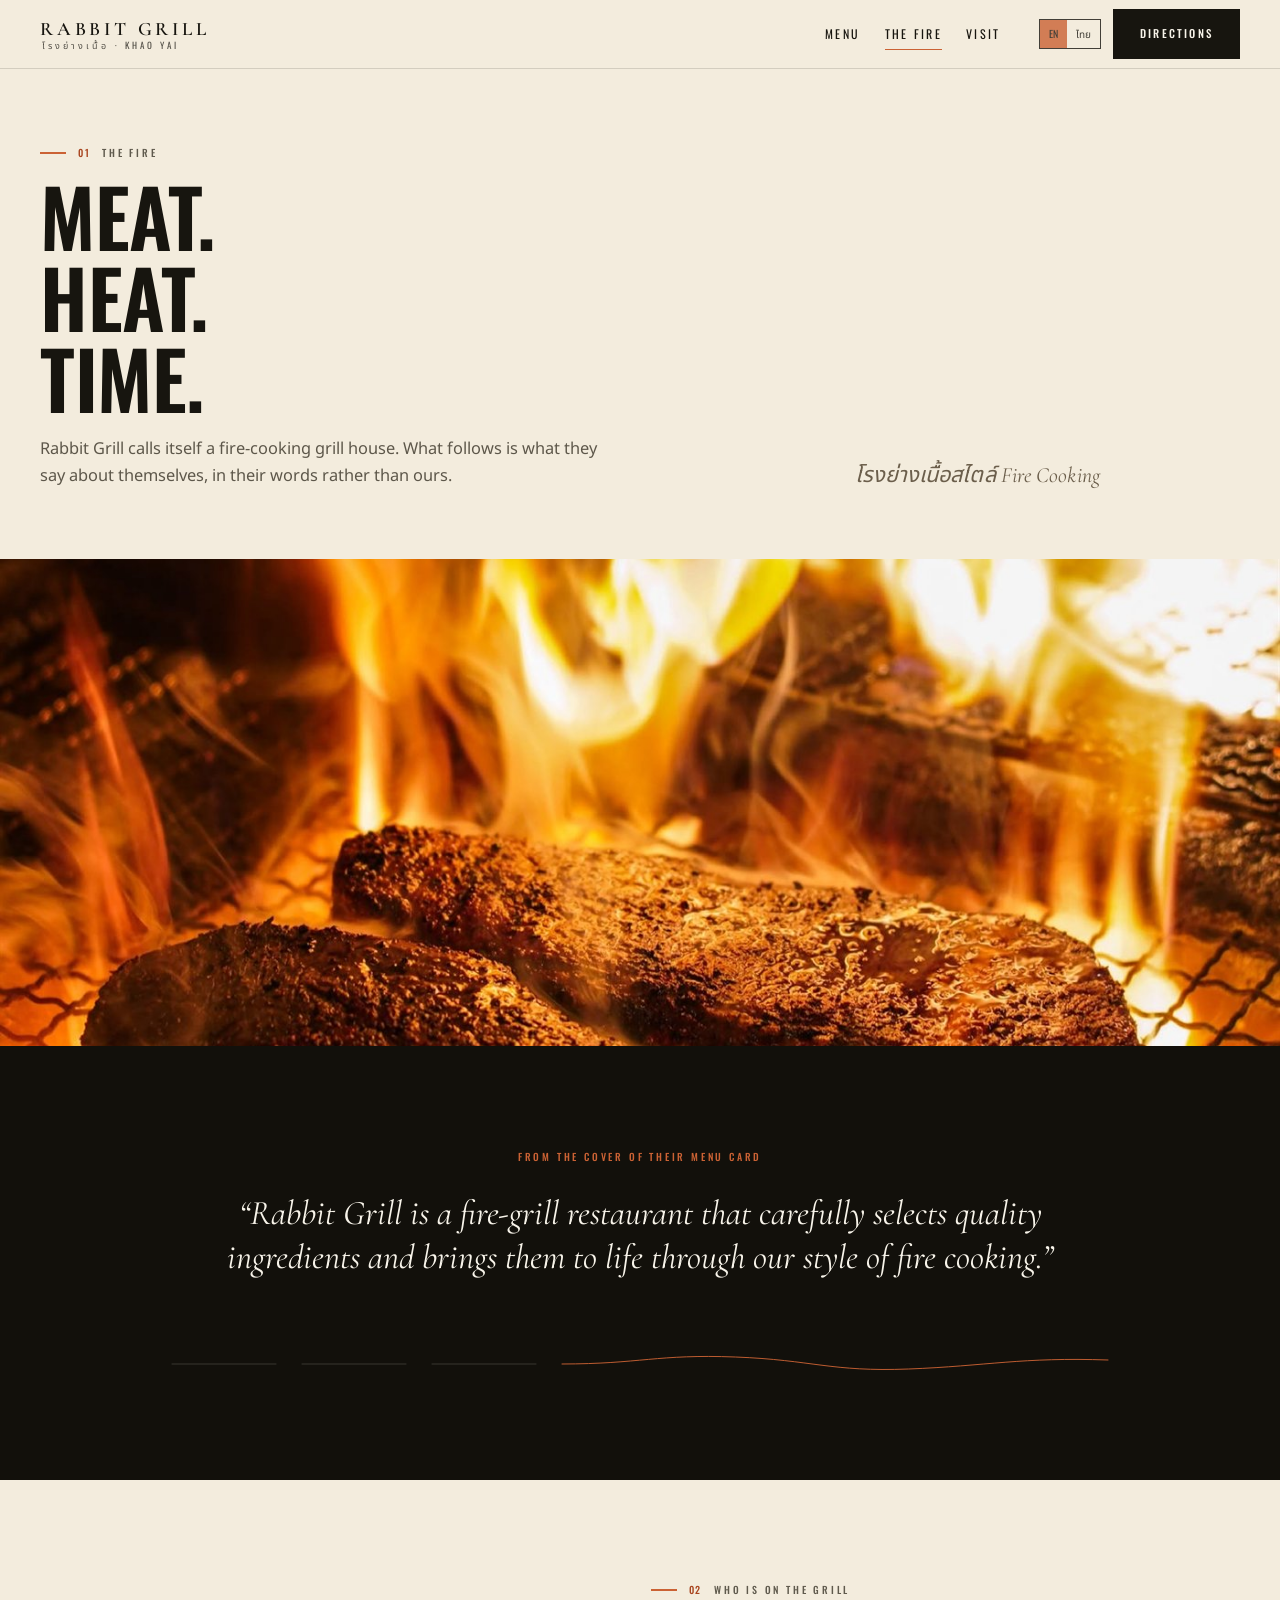
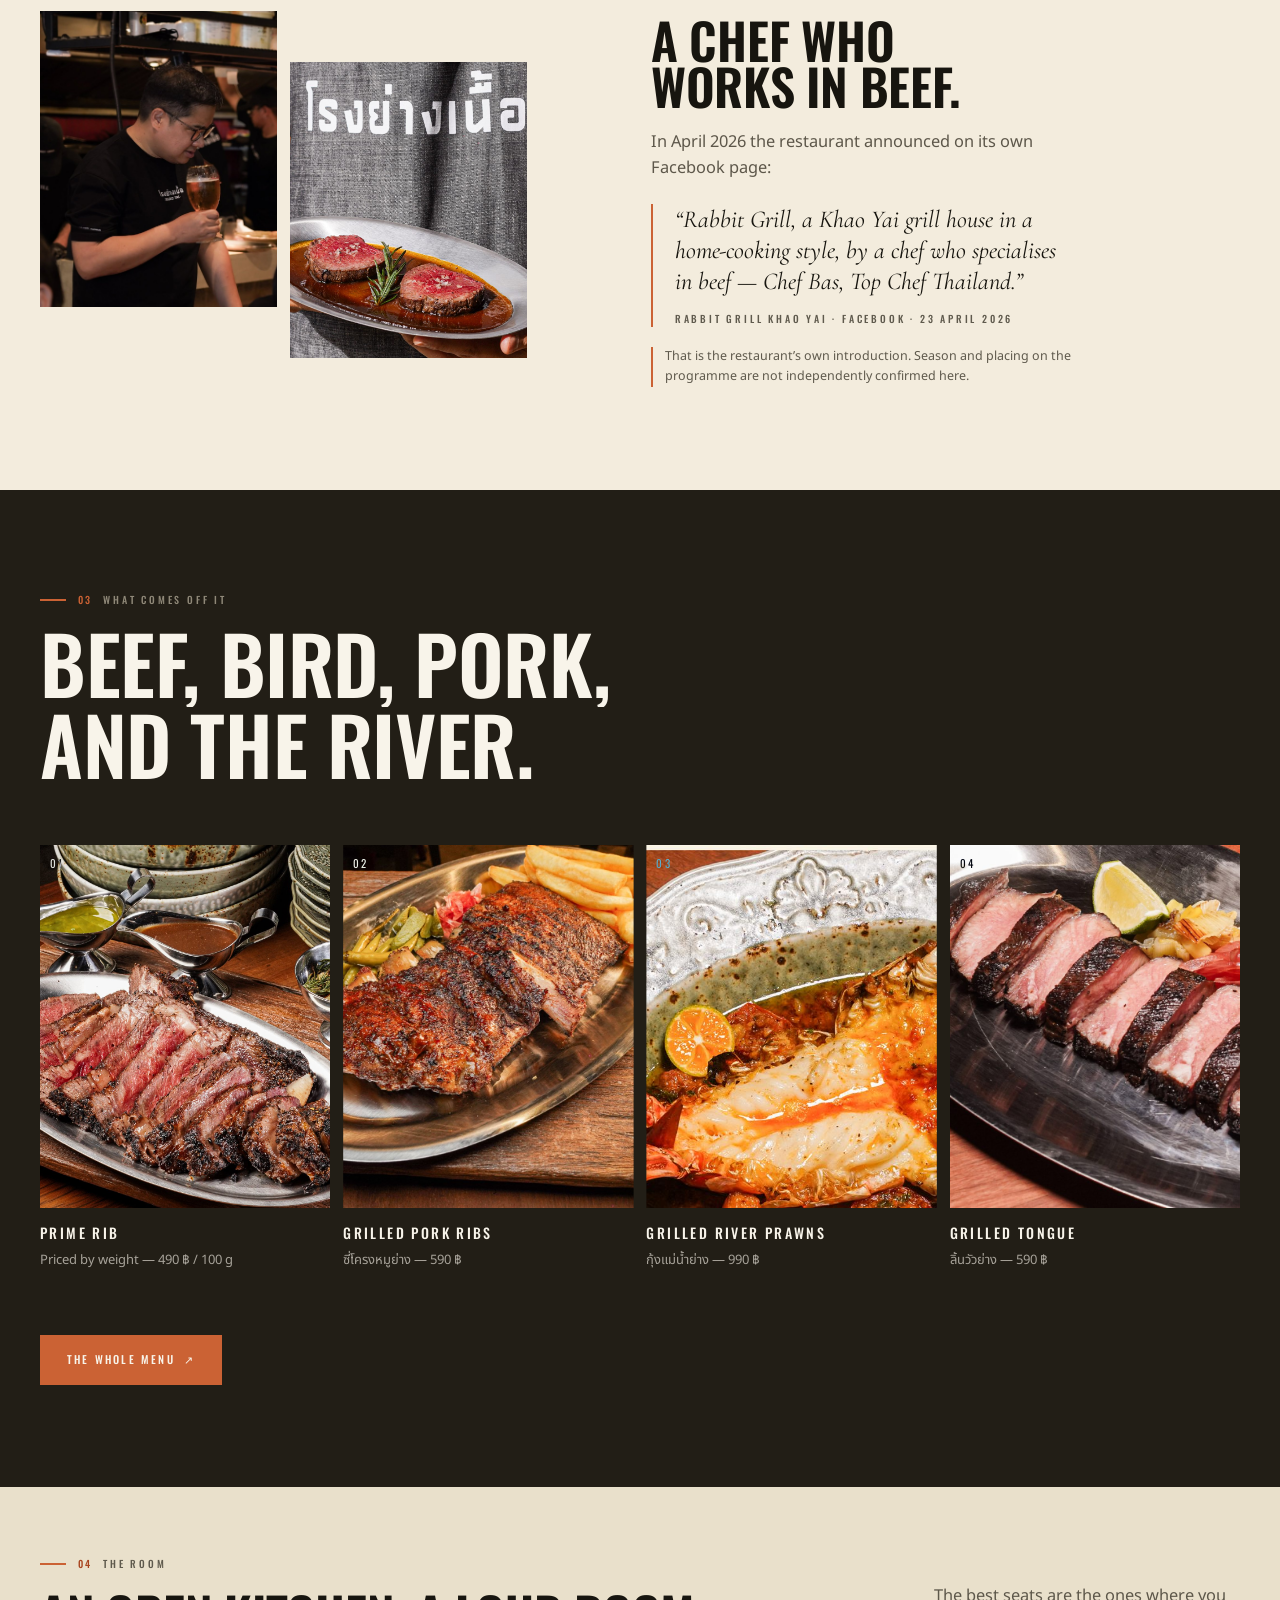
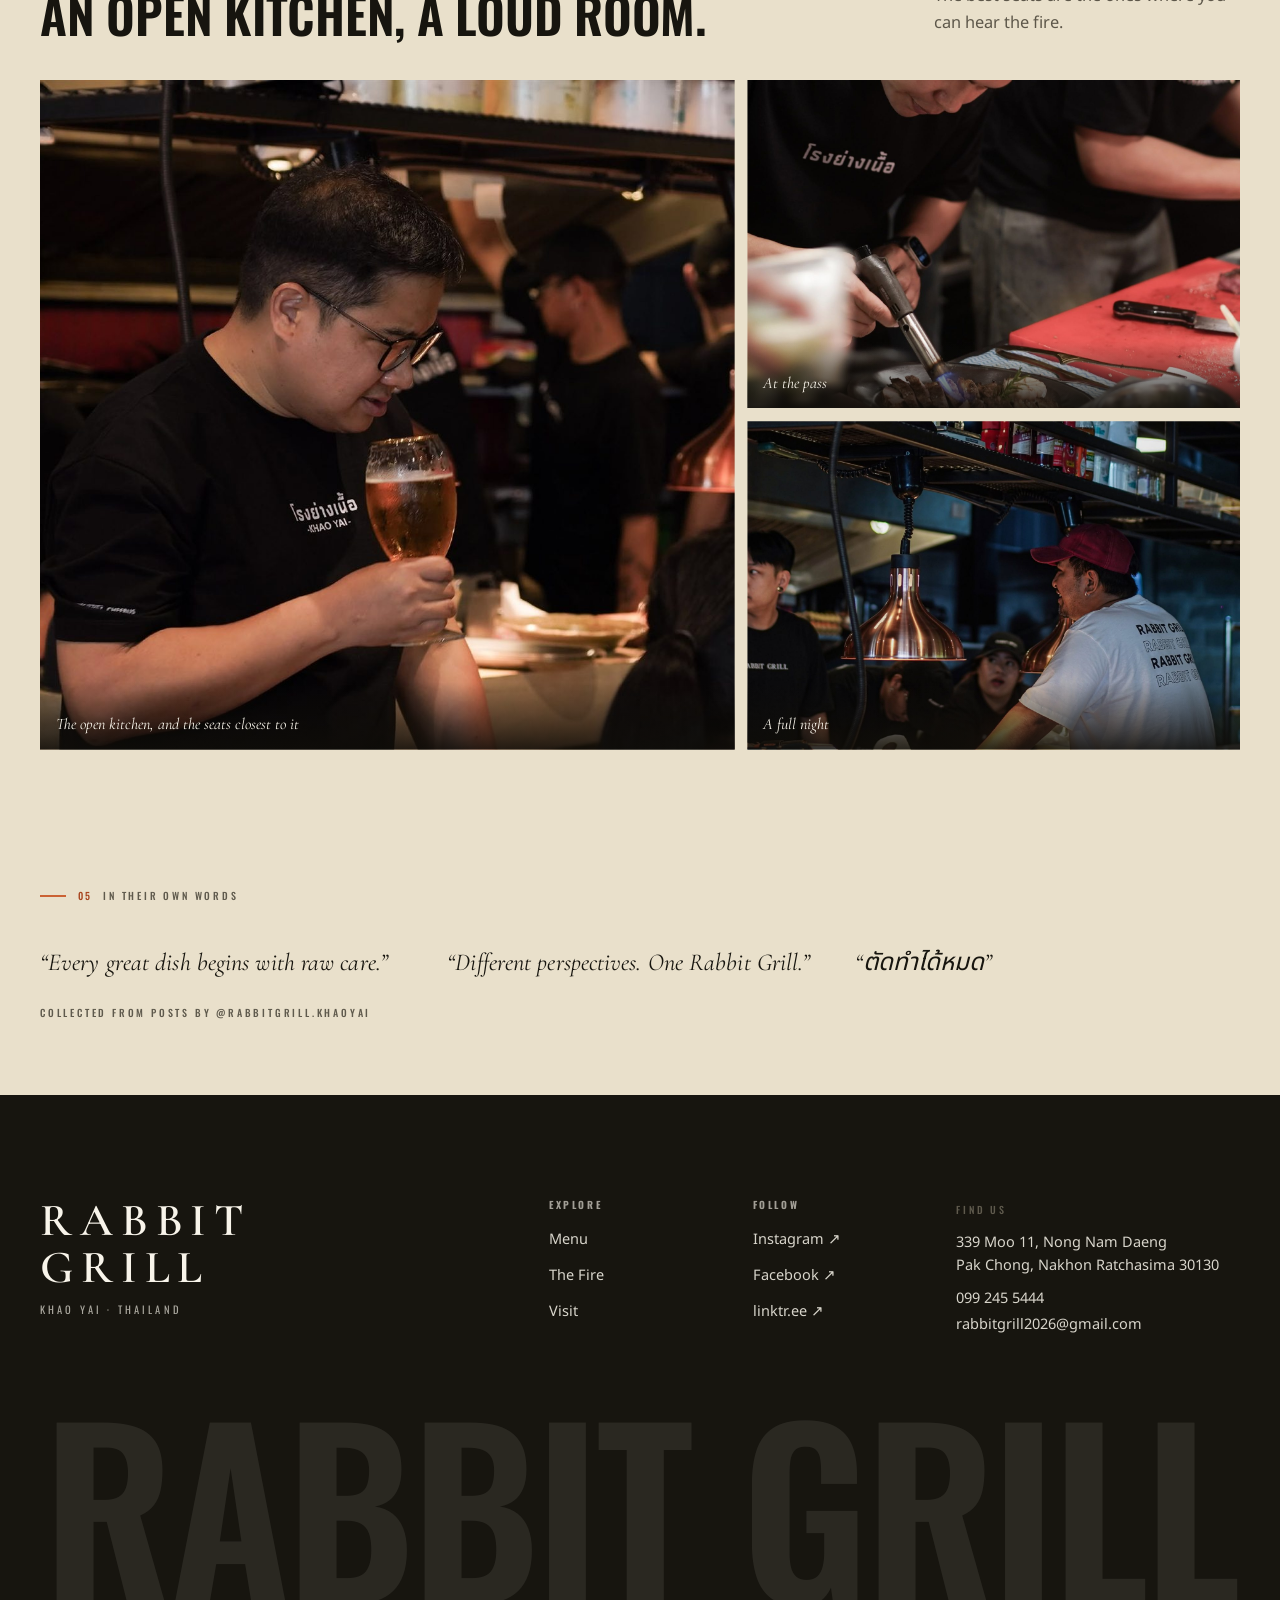
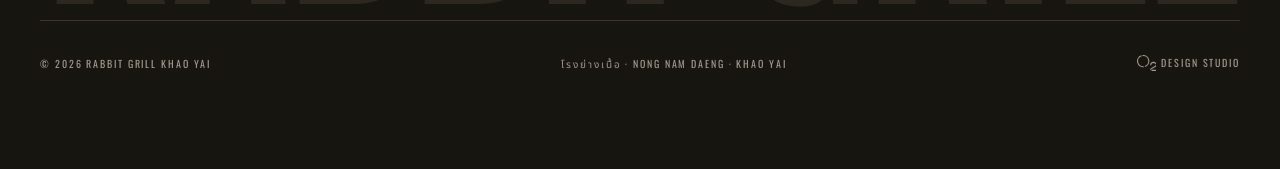
==== commit 65a0a0f6: "Add the O2 studio credit to the footer Kept on this branch until it is approved to go live (GitHub P" ====
--- a/fire.html
+++ b/fire.html
@@ -273,6 +273,7 @@
     <div class="foot__base">
       <span>&copy; <span data-year>2026</span> Rabbit Grill Khao Yai</span>
       <span data-th="โรงย่างเนื้อ · หนองน้ำแดง · เขาใหญ่">โรงย่างเนื้อ · Nong Nam Daeng · Khao Yai</span>
+      <a class="o2-credit" href="https://o2-designstudio.com/" target="_blank" rel="noopener" lang="en" aria-label="Website by O2 Design Studio (opens in a new tab)"><span class="o2-credit__lockup"><svg class="o2-credit__mark" viewBox="0 0 158.1 129.7" aria-hidden="true" focusable="false"><path fill="currentColor" d="M56.99 99.51A50 50 0 0 1 33.88 2.67L38 10.97A40.84 40.84 0 0 0 52.65 90.75ZM42.27 0.6A50 50 0 0 1 66.45 97.22L62.34 88.93A40.84 40.84 0 0 0 46.59 9.31ZM157.94 74.78L148.9 74.77C147.72 72.56 147.05 70.73 145.23 68.89C138.08 61.67 125.49 63.06 119.44 70.92L118.43 72.68C116.33 76.4 116.59 78.85 116.23 82.89C113.81 83.15 109.39 83.26 107.04 82.84C106.96 80.45 106.94 77.98 107.43 75.63C109.72 64.58 119.41 55.88 130.73 55.04C140.97 54.28 151.46 58.93 156.12 68.39C157.1 70.38 158.02 72.54 157.94 74.78ZM148.84 83.59C151.04 83.14 155.75 83.23 158.04 83.51C157.97 85.63 157.24 87.64 156.34 89.53C153.35 95.79 148.24 98.9 142.26 101.9C137.63 104.22 133.19 106.96 128.53 109.23C126.42 110.25 120.74 112.92 119.24 114.34C116.45 116.97 117.29 117.47 116.13 119.2L114.32 121.49C112.04 121.8 109.41 121.77 107.13 121.51C106.19 114 111.68 108.04 117.74 104.62C124.34 100.89 131.24 97.68 137.85 93.97C143.08 91.03 146.6 89.67 148.84 83.59ZM121.53 120.51C124.54 119.99 135.15 120.36 138.93 120.36C142.92 120.36 154.81 119.99 157.91 120.49L157.85 129.51C154.88 129.77 151.82 129.6 148.83 129.59L135.02 129.59C130.67 129.59 119.91 129.95 116.29 129.48C117.52 126.27 119.99 123.58 121.53 120.51Z"/></svg>Design Studio</span></a>
     </div>
   </div>
 </footer>
--- a/css/site.css
+++ b/css/site.css
@@ -534,6 +534,20 @@
   color: rgba(248,244,234,.6);
 }
 body.has-bar .foot__base { padding-bottom: calc(84px + env(safe-area-inset-bottom)); }
+
+/* The studio credit, last in the base row so the bar clearance above covers it
+   too. It takes the row's own voice; the row lines up on the text baseline now
+   that one item is a 44px target. The words sit on the O's baseline so the 2
+   hangs below, as in the studio's logo. */
+.foot__base { align-items: baseline; }
+.o2-credit {
+  display: inline-flex; align-items: center; min-height: 44px;
+  color: inherit; text-decoration: none; line-height: 1;
+  transition: color var(--heat);
+}
+.o2-credit:hover, .o2-credit:focus-visible { color: var(--bone); }
+.o2-credit__lockup { white-space: nowrap; }
+.o2-credit__mark { display: inline-block; width: 1.95em; height: 1.6em; margin-right: .5em; vertical-align: -.366em; }
 
 /* =========================================================
    MOBILE ACTION BAR
